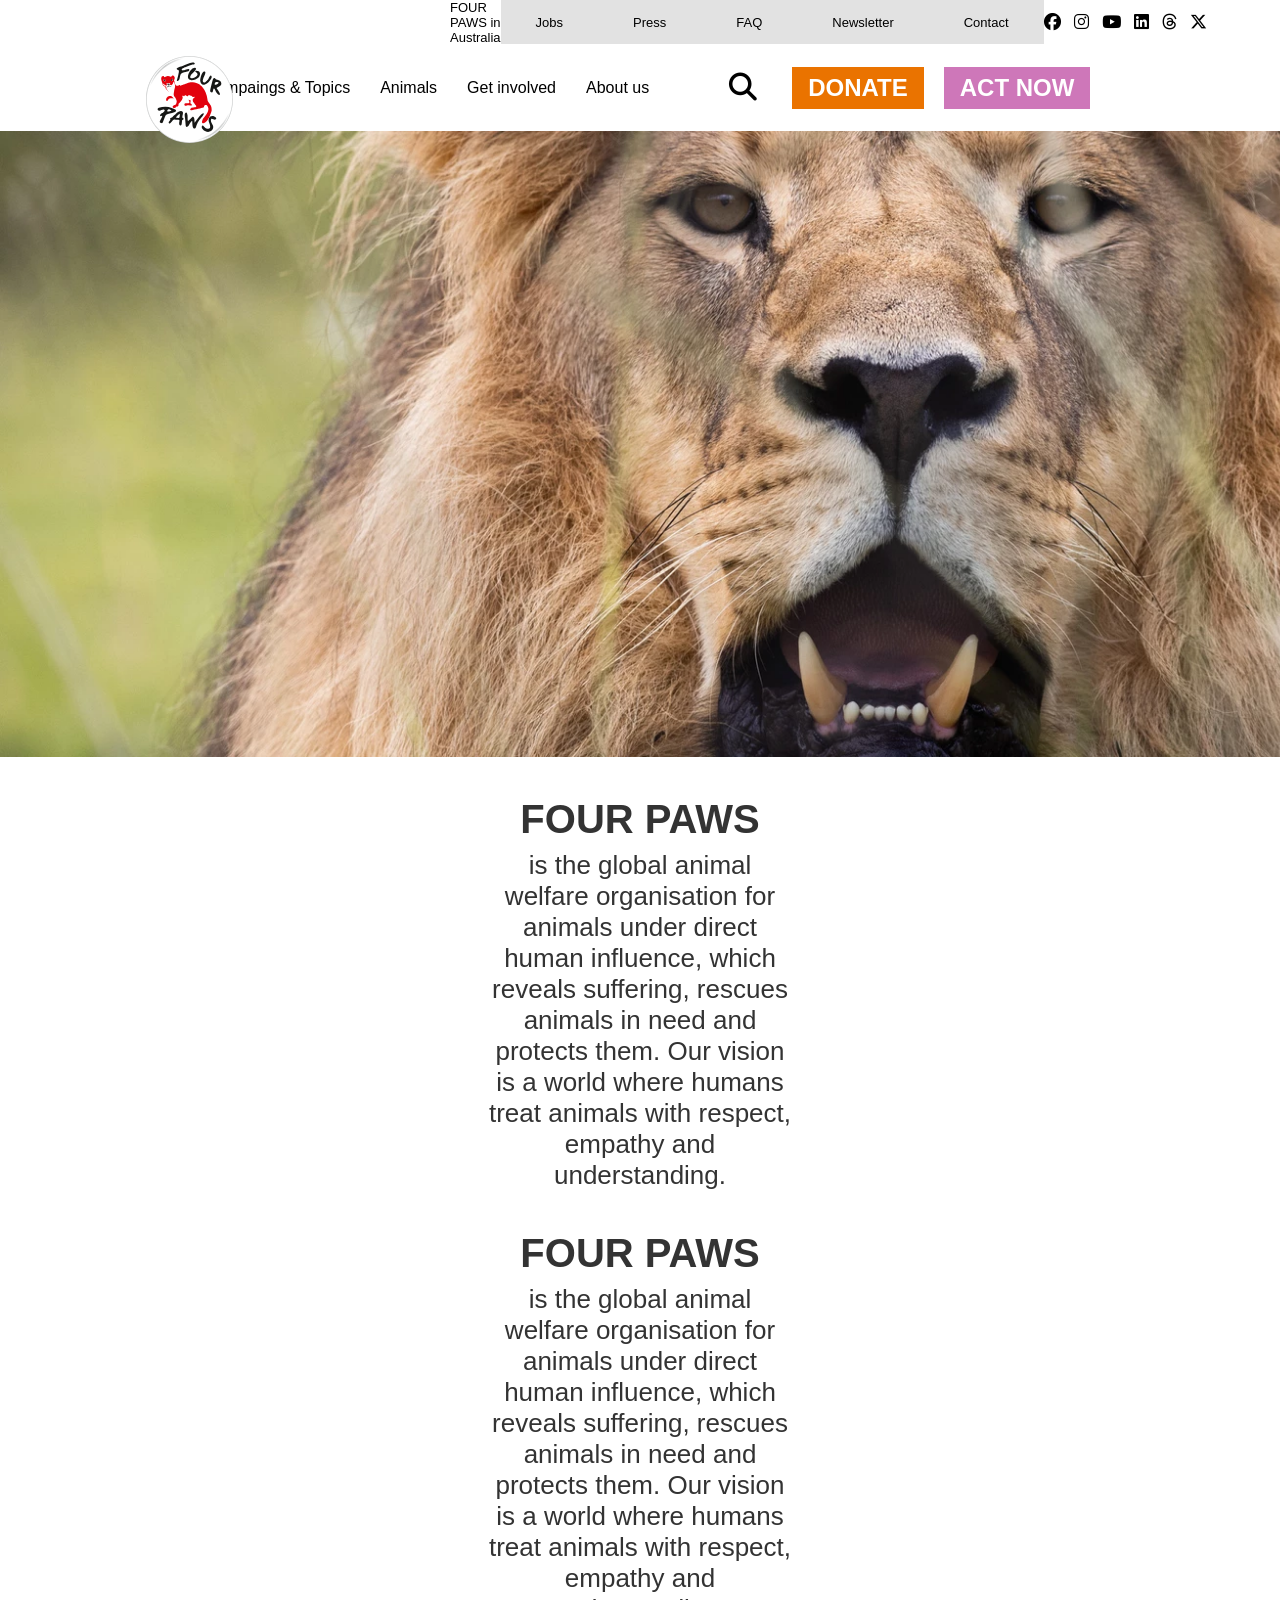
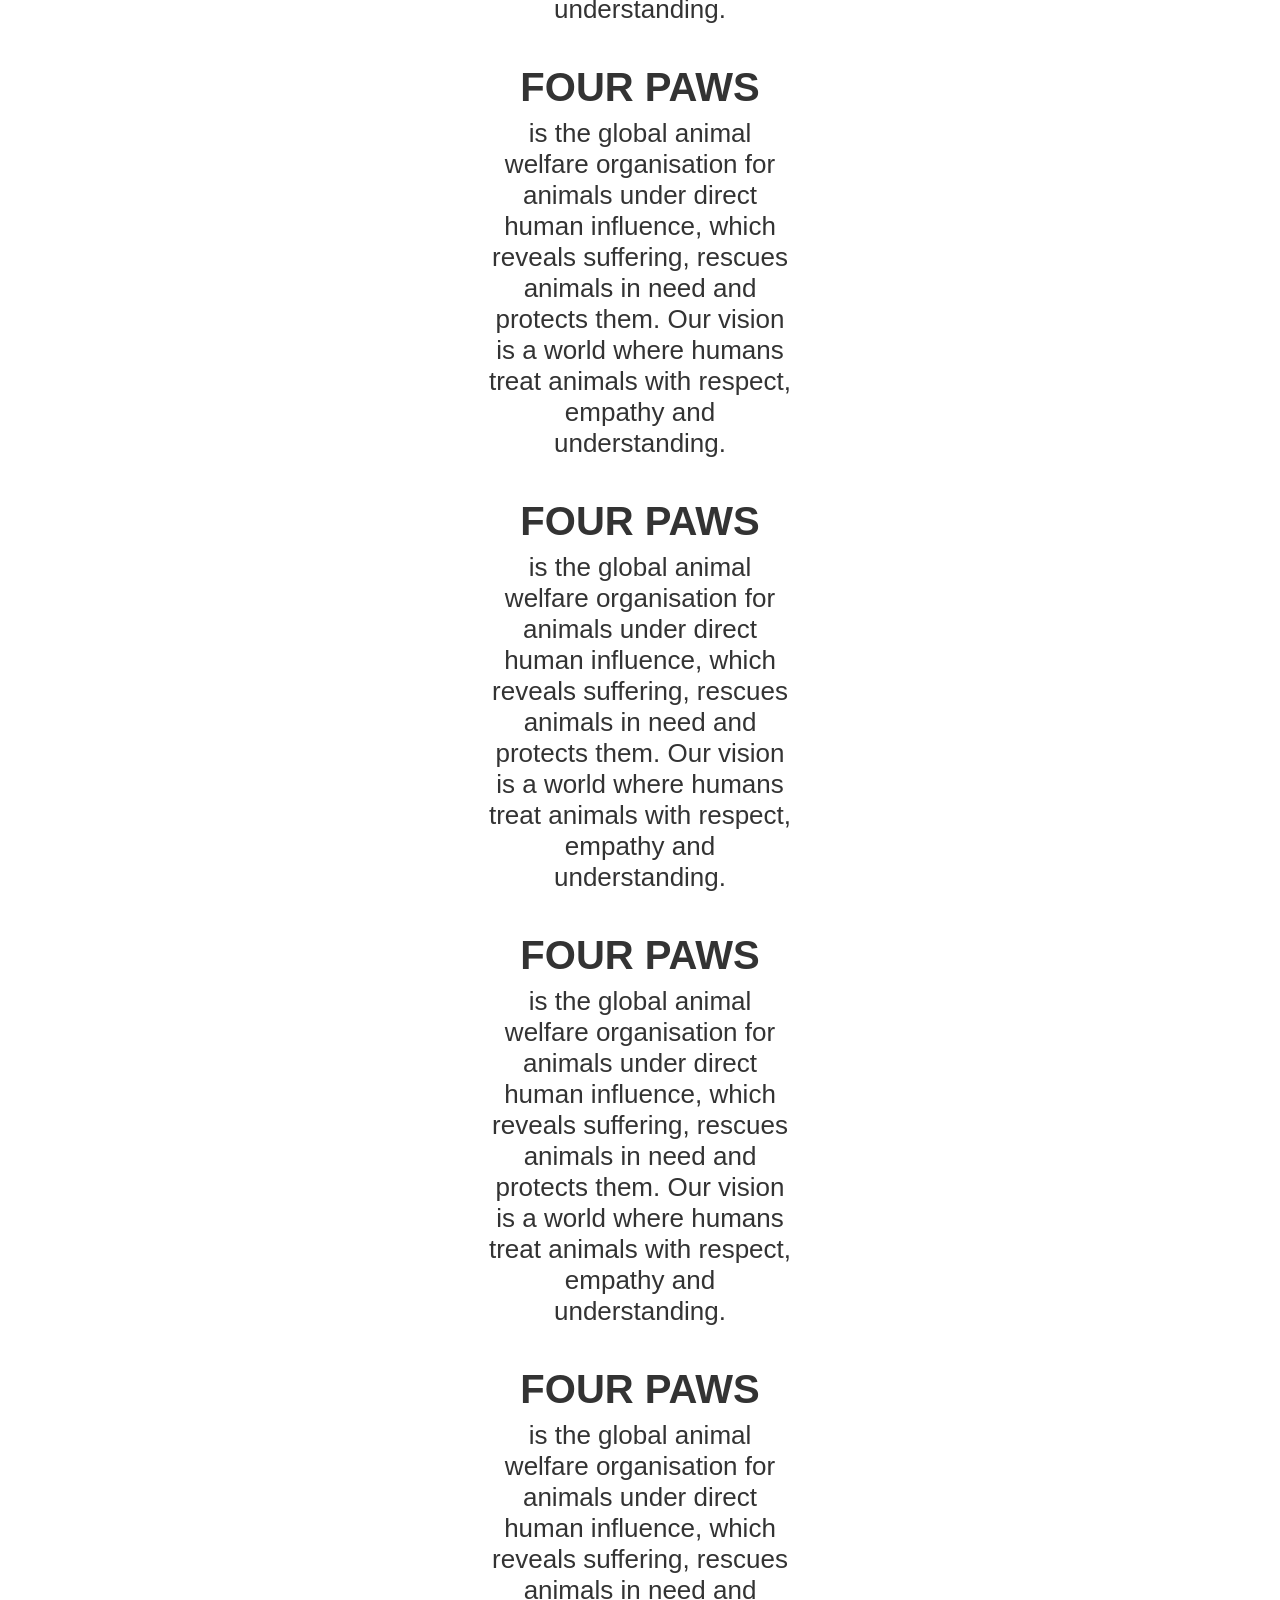
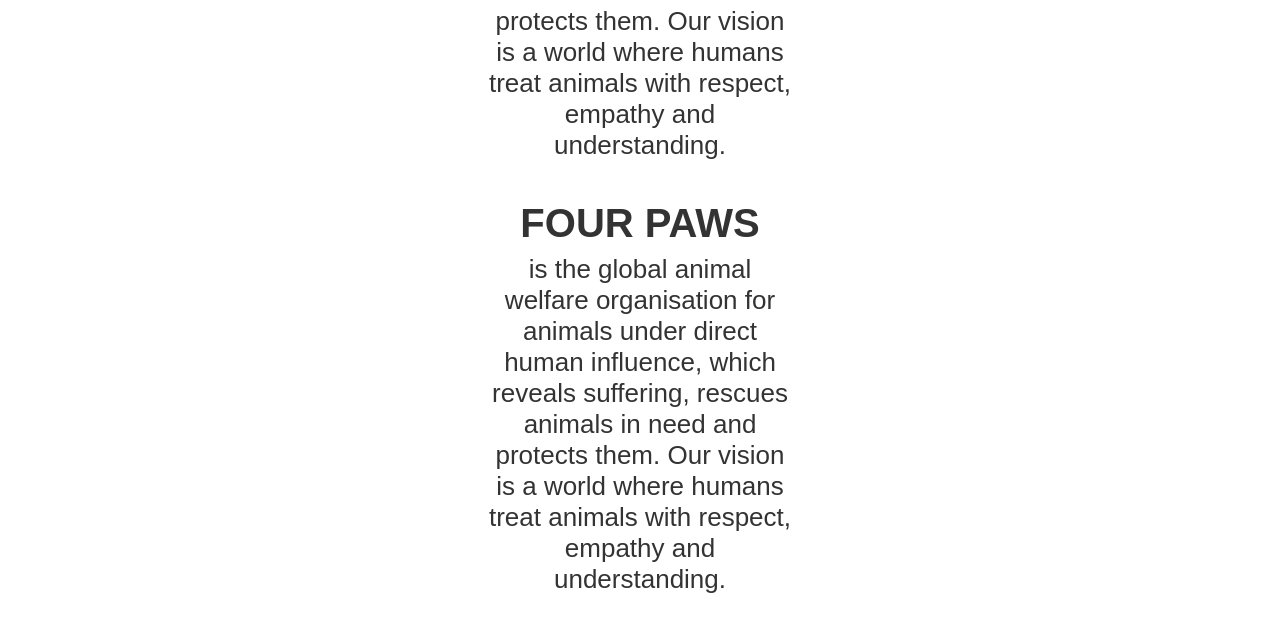
==== index.html @ 4d352a44 "add header" ====
<!DOCTYPE html>
<html lang="en">

<head>
    <meta charset="UTF-8">
    <meta-name="viewport" content="width=device-width, initial-scale=1.0">
        <title> Home </title>
        <link rel="stylesheet" href="style.css">
        <link rel="stylesheet" href="https://cdnjs.cloudflare.com/ajax/libs/font-awesome/6.5.0/css/all.min.css">
</head>

<body>
    <header>
        <div class="header-top">
            <div class="header-top_section first">
                <a href="file:///C:/123-rabota/my-site/index.html">FOUR PAWS in Australia</a>
            </div>
            <div class="header-top_section">
                <a class="header-top_secton-2_link">Jobs</a>
                <a class="header-top_secton-2_link">Press</a>
                <a class="header-top_secton-2_link">FAQ</a>
                <a class="header-top_secton-2_link">Newsletter</a>
                <a class="header-top_secton-2_link">Contact</a>
            </div>
            <div class="header-top_section social">
                <a href=""><i class="fab fa-facebook"></i></a>
                <a href=""><i class="fab fa-instagram"></i></a>
                <a href=""><i class="fab fa-youtube"></i></a>
                <a href=""><i class="fab fa-linkedin"></i></a>
                <a href=""><i class="fab fa-threads"></i></a>
                <a href=""><i class="fab fa-x-twitter"></i></a>
            </div>
        </div>
        <div class="header-bottom">
            <div class="header-bottom_section header-bottom_section_images">
                <a class="header-bottom_section_item_slide" href="file:///C:/123-rabota/my-site/index.html">
                    <img class="slide active" src=".\images\four-paws-logo.svg" alt="">
                    <img class="slide " src=".\images\ten-logo.svg" alt="">
                </a>
            </div>
            <div class="header-bottom_section links">
                <a class="header-bottom_section_item" href="">Campaings & Topics</a>
                <a class="header-bottom_section_item" href="">Animals</a>
                <a class="header-bottom_section_item" href="">Get involved</a>
                <a class="header-bottom_section_item" href="">About us</a>
            </div>
            <div class="header-bottom_section">
                <a class="header-bottom_section_item" style="font-size: 28px;">
                    <i class="fa-solid fa-magnifying-glass"></i>
                </a>
                <a href="" style="background-color: rgb(234,115,0);"
                    class="header-bottom_section_item special-button">DONATE</a>
                <a href="" style="background-color: rgb(206,119,185);"
                    class="header-bottom_section_item special-button">ACT NOW</a>
            </div>

        </div>

    </header>
    <div class="hero">
        <img class="hero-image" src=".\images\lev.webp" alt="">
    </div>
    <section class="center">
        <h1>FOUR PAWS</h1>
        <h2>is the global animal welfare organisation for animals under direct human influence, which reveals suffering,
            rescues animals in need and protects them. Our vision is a world where humans treat animals with respect,
            empathy and understanding.</h2>
    </section>
    <section class="center">
        <h1>FOUR PAWS</h1>
        <h2>is the global animal welfare organisation for animals under direct human influence, which reveals suffering,
            rescues animals in need and protects them. Our vision is a world where humans treat animals with respect,
            empathy and understanding.</h2>
    </section>
    <section class="center">
        <h1>FOUR PAWS</h1>
        <h2>is the global animal welfare organisation for animals under direct human influence, which reveals suffering,
            rescues animals in need and protects them. Our vision is a world where humans treat animals with respect,
            empathy and understanding.</h2>
    </section>
        <section class="center">
        <h1>FOUR PAWS</h1>
        <h2>is the global animal welfare organisation for animals under direct human influence, which reveals suffering,
            rescues animals in need and protects them. Our vision is a world where humans treat animals with respect,
            empathy and understanding.</h2>
    </section>
        <section class="center">
        <h1>FOUR PAWS</h1>
        <h2>is the global animal welfare organisation for animals under direct human influence, which reveals suffering,
            rescues animals in need and protects them. Our vision is a world where humans treat animals with respect,
            empathy and understanding.</h2>
    </section>
        <section class="center">
        <h1>FOUR PAWS</h1>
        <h2>is the global animal welfare organisation for animals under direct human influence, which reveals suffering,
            rescues animals in need and protects them. Our vision is a world where humans treat animals with respect,
            empathy and understanding.</h2>
    </section>
        <section class="center">
        <h1>FOUR PAWS</h1>
        <h2>is the global animal welfare organisation for animals under direct human influence, which reveals suffering,
            rescues animals in need and protects them. Our vision is a world where humans treat animals with respect,
            empathy and understanding.</h2>
    </section>


    <script src="script.js"></script>
</body>

</html>
---- style.css ----
* {
    font-family: 'Roboto', "Source Sans Pro", sans-serif;
    margin: 0;
    padding: 0;
    box-sizing: border-box;
}

header {
    font-weight: 500;
    position: sticky;
    top: 0;
    background-color: white;
    z-index: 100;
}

a {
    text-decoration: none;
    color: black;
}

section {
    margin: 40px 486px;
}

h1 {
    font-size: 40px;
    color: #333333;
    font-weight: 700;
}

h2 {
    font-size: 26px;
    color: #333333;
    font-weight: 500;
}

.header-top {
    display: flex;
    height: 44px;
    font-size: 13px;
    margin-bottom: 55PX;
    margin: 0px 450px;
    transition: opacity 0.3s ease;
    transition: height 0.3s ease;
}

.header-top_section {
    height: 100%;
    align-items: center;
    justify-content: center;
    display: flex;
    flex: 1;
}

.header-top_section.first {
    justify-content: left;
}

.header-top_section.social {
    gap: 13px;

}

.header-top_section.social i {
    font-size: 17px;
    
}

.header-top_secton-2_link {
    background-color: rgb(226, 226, 226);
    height: 100%;
    display: flex;
    align-items: center;
    padding: 0 35px;
    transition: background-color;
}

.header-top_secton-2_link:hover {
    background-color: aqua;
}

.header-bottom {
    display: flex;
    height: 87px;
    align-items: center;
    justify-content: center;
    margin: 0px 450px;
}

.header-bottom_section {
    flex: 1;
    display: flex;
    align-items: center;
    justify-content: center;
    height: 100%;
}

.header-bottom_section_item {
    padding: 0px 15px;
    white-space: nowrap;

}

.header-bottom_section_item.special-button {
    font-size: 24px;
    margin-left: 20px;
    color: white;
    font-weight: bold;
    padding: 7px 16px;
}

.header-bottom_section.links {
    margin-right: 50px;
}

.header-bottom_section_item img {
    height: 100px;
    margin-top: 10px;
}

.header-bottom_section_images {
    position: relative;
}

.header-bottom_section_item_slide {
    position: absolute;
    height: 87px;
    width: 87px;
    top: 6px;
    transition: height 0.3s ease, width 0.3s ease;
}

.slide {
    position: absolute;
    width: 100%;
    height: 100%;
    top: 6px;
    left: 0;
    opacity: 0;
    transition: opacity 1s;
}

.slide.active {
    opacity: 1;
}

/* hero start */

.hero {
    height: 626px;
}

.hero-image {
    height: 100%;
}

.center{
    text-align: center;
    
}

.center h1 {
    margin-bottom: 8px;
}
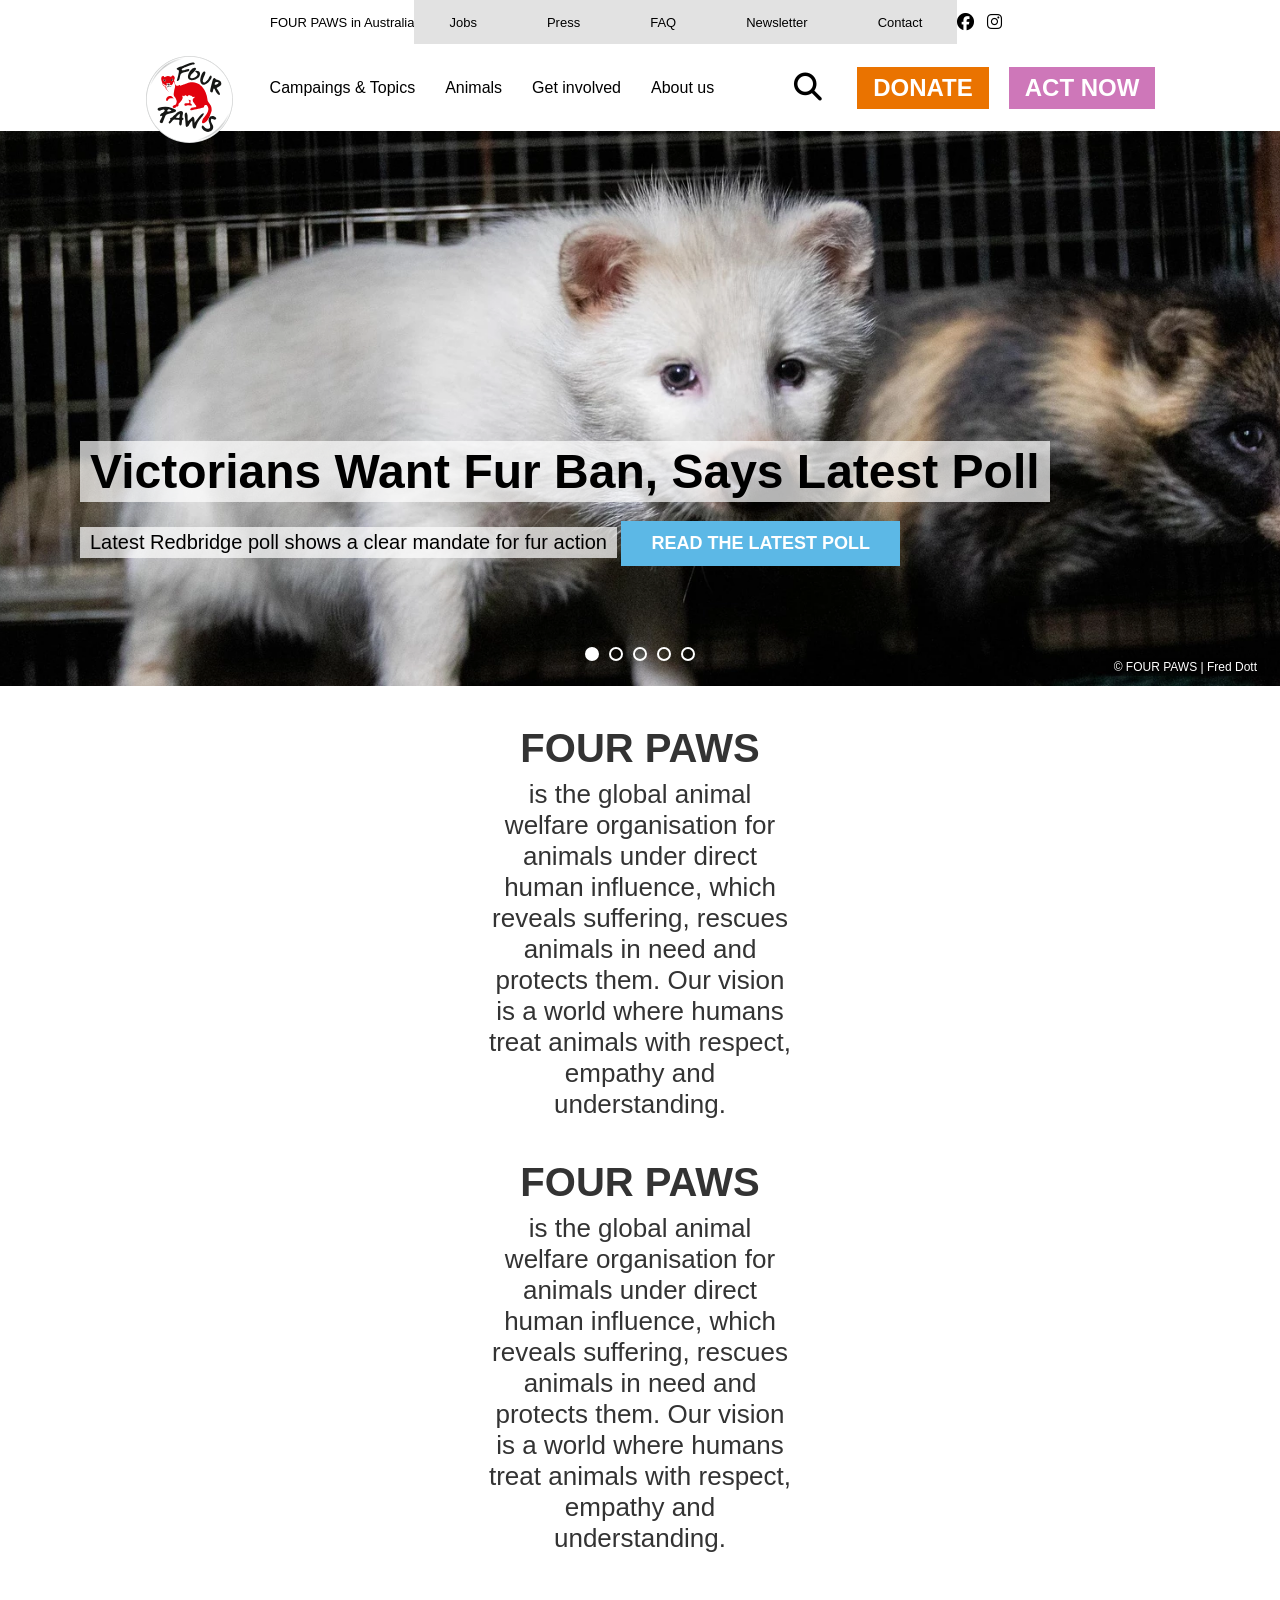
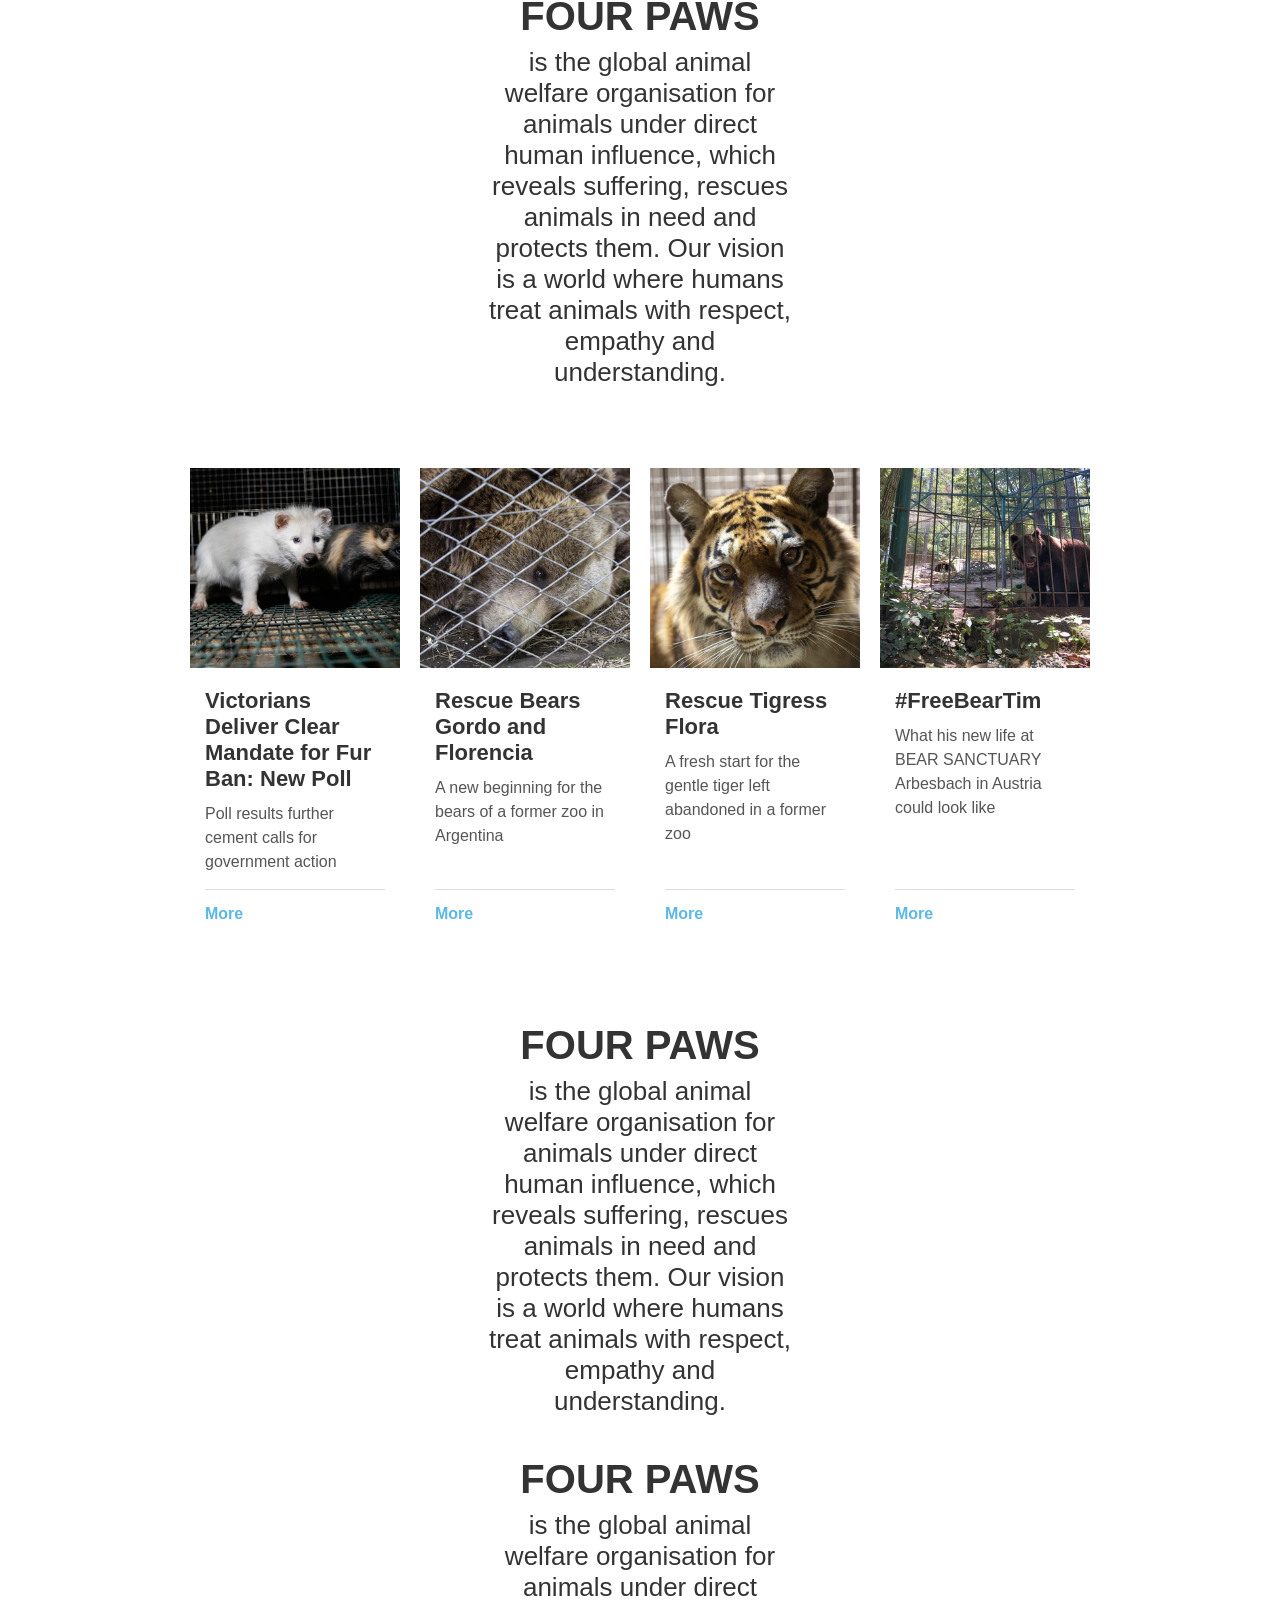
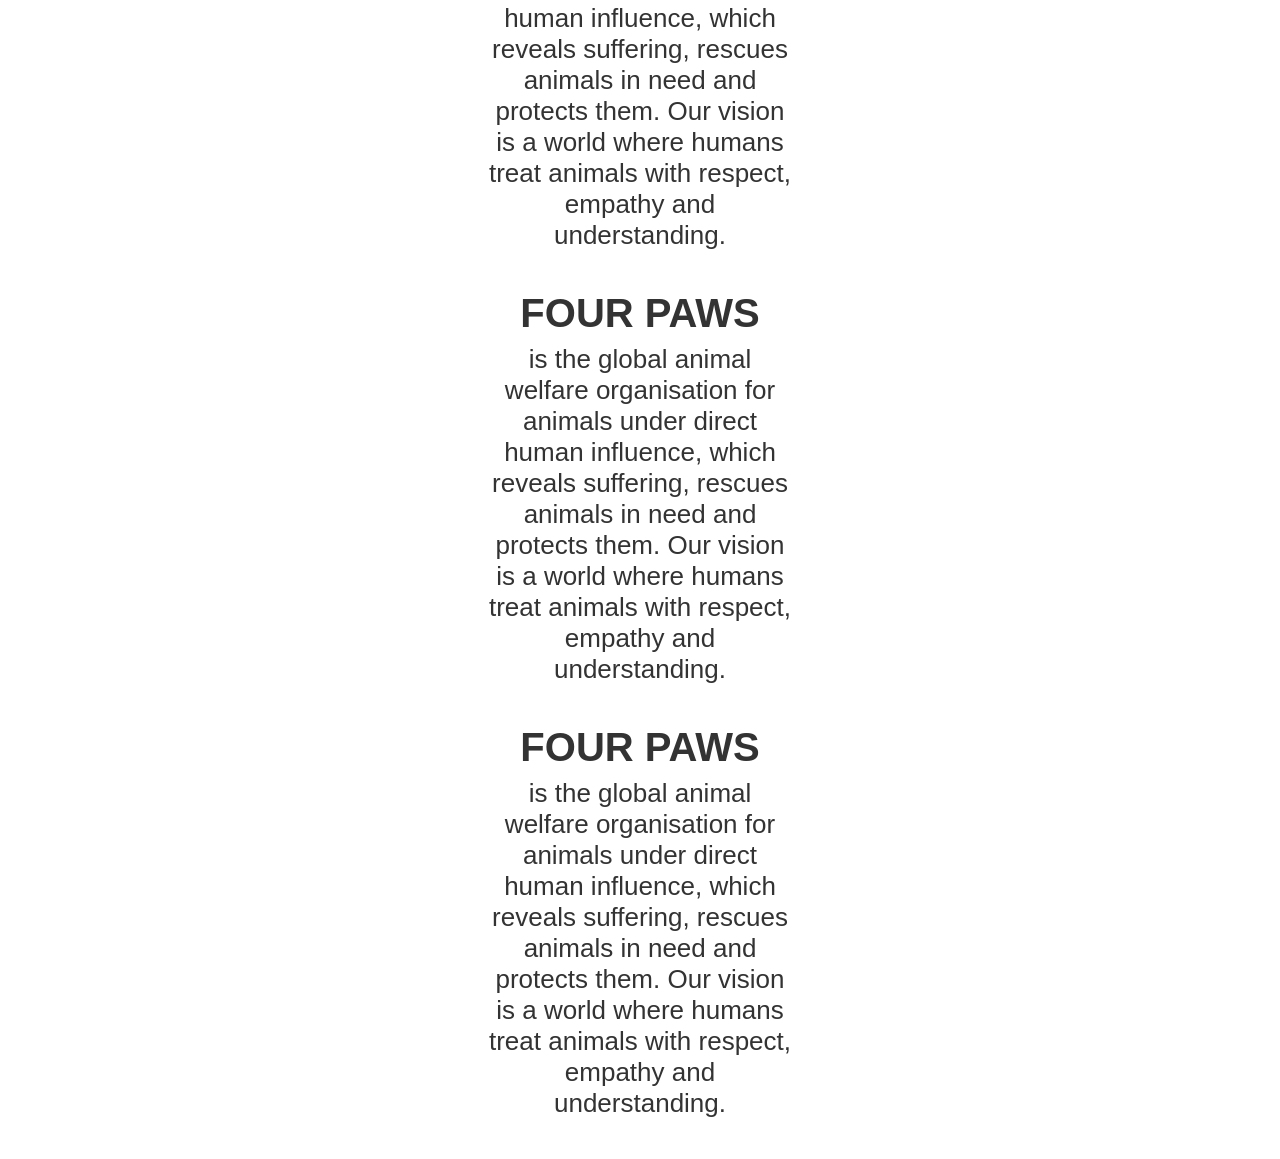
==== commit ea7a8943: "add slides, cards" ====
--- a/index.html
+++ b/index.html
@@ -3,10 +3,10 @@
 
 <head>
     <meta charset="UTF-8">
-    <meta-name="viewport" content="width=device-width, initial-scale=1.0">
-        <title> Home </title>
-        <link rel="stylesheet" href="style.css">
-        <link rel="stylesheet" href="https://cdnjs.cloudflare.com/ajax/libs/font-awesome/6.5.0/css/all.min.css">
+    <meta name="viewport" content="width=device-width, initial-scale=1.0">
+    <title>Home</title>
+    <link rel="stylesheet" href="style.css">
+    <link rel="stylesheet" href="https://cdnjs.cloudflare.com/ajax/libs/font-awesome/6.5.0/css/all.min.css">
 </head>
 
 <body>
@@ -31,19 +31,115 @@
                 <a href=""><i class="fab fa-x-twitter"></i></a>
             </div>
         </div>
+
         <div class="header-bottom">
             <div class="header-bottom_section header-bottom_section_images">
                 <a class="header-bottom_section_item_slide" href="file:///C:/123-rabota/my-site/index.html">
                     <img class="slide active" src=".\images\four-paws-logo.svg" alt="">
-                    <img class="slide " src=".\images\ten-logo.svg" alt="">
+                    <img class="slide" src=".\images\ten-logo.svg" alt="">
                 </a>
             </div>
+
             <div class="header-bottom_section links">
-                <a class="header-bottom_section_item" href="">Campaings & Topics</a>
-                <a class="header-bottom_section_item" href="">Animals</a>
-                <a class="header-bottom_section_item" href="">Get involved</a>
-                <a class="header-bottom_section_item" href="">About us</a>
-            </div>
+
+                <div class="dropdown">
+                    <a class="header-bottom_section_item" href="">Campaings & Topics</a>
+                    <div class="dropdown-menu">
+                        <div class="dropdown-column">
+                            <a class="dropdown-title" href="">Campaings</a>
+                            <a href="">Ban Puppy Farming in Australia</a>
+                            <a href="">Before: Forgotten | After: Family</a>
+                            <a href="">Break The Vicious Cycle</a>
+                            <a href="">End Live Lamb Cutting (Mulesing)</a>
+                        </div>
+                        <div class="dropdown-column">
+                            <a class="dropdown-title" href="">Topics</a>
+                            <a href="">Animals in Australia</a>
+                            <a href="">Animals Abused in Fashion</a>
+                            <a href="">Climate and Animal Welfare</a>
+                            <a href="">Companion Animals</a>
+                        </div>
+                        <div class="dropdown-column">
+                            <a class="dropdown-title" href="">Sanctuaries</a>
+                            <a href="">Al Ma'wa for Nature & Wildlife</a>
+                            <a href="">Arosa Bear Sanctuary</a>
+                            <a href="">BEAR SANCTUARY Arbesbach</a>
+                            <a href="">BEAR SANCTUARY Belitsa</a>
+                        </div>
+                        <div class="dropdown-column">
+                            <a href="">Rescue & Success Stories</a>
+                            <a href="">Publication & Guides</a>
+                            <a href="">#ClickAndLearn</a>
+                        </div>
+                    </div>
+                </div>
+
+                <div class="dropdown">
+                    <a class="header-bottom_section_item" href="">Animals</a>
+                    <div class="dropdown-menu">
+                        <div class="dropdown-column">
+                            <a href="">Bear</a>
+                            <a href="">Big cats</a>
+                            <a href="">Cat</a>
+                            <a href="">Cattle</a>
+                        </div>
+                        <div class="dropdown-column">
+                            <a href="">Chicken</a>
+                            <a href="">Dog</a>
+                            <a href="">Goat</a>
+                            <a href="">Goose</a>
+                        </div>
+                        <div class="dropdown-column">
+                            <a href="">Guinea Pig</a>
+                            <a href="">Horse & Donkey</a>
+                            <a href="">Mouse</a>
+                            <a href="">Orangutan</a>
+                        </div>
+                        <div class="dropdown-column">
+                            <a href="">Pig</a>
+                            <a href="">Rabbit</a>
+                            <a href="">Rat</a>
+                            <a href="">Sheep</a>
+                        </div>
+                    </div>
+                </div>
+
+                <div class="dropdown">
+                    <a class="header-bottom_section_item" href="">Get involved</a>
+                    <div class="dropdown-menu">
+                        <div class="dropdown-column">
+                            <a href="">Donate</a>
+                            <a href="">Petitions</a>
+                            <a href="">Leave a Gift in Your Will</a>
+                            <a href="">Events & Webinars</a>
+                        </div>
+                        <div class="dropdown-column">
+                            <a href="">Fundraise for FOUR PAWS</a>
+                            <a href="">Volunteer</a>
+                            <a href="">Link in Bio</a>
+                        </div>
+                    </div>
+                </div>
+
+                <div class="dropdown">
+                    <a class="header-bottom_section_item" href="">About us</a>
+                    <div class="dropdown-menu">
+                        <div class="dropdown-column">
+                            <a href="">Who We Are</a>
+                            <a href="">Our Mission</a>
+                            <a href="">Our History</a>
+                            <a href="">Our Team</a>
+                        </div>
+                        <div class="dropdown-column">
+                            <a href="">Annual Reports</a>
+                            <a href="">Media</a>
+                            <a href="">Contact</a>
+                        </div>
+                    </div>
+                </div>
+
+            </div>
+
             <div class="header-bottom_section">
                 <a class="header-bottom_section_item" style="font-size: 28px;">
                     <i class="fa-solid fa-magnifying-glass"></i>
@@ -53,56 +149,140 @@
                 <a href="" style="background-color: rgb(206,119,185);"
                     class="header-bottom_section_item special-button">ACT NOW</a>
             </div>
-
-        </div>
-
+        </div>
     </header>
+
     <div class="hero">
-        <img class="hero-image" src=".\images\lev.webp" alt="">
+        <div class="hero-slides">
+            <div class="hero-slide active">
+                <img src="./images/1.webp" alt="">
+                <div class="hero-content">
+                    <h2 class="hero-title">Victorians Want Fur Ban, Says Latest Poll</h2>
+                    <p class="hero-subtitle">Latest Redbridge poll shows a clear mandate for fur action</p>
+                    <a href="" class="hero-button">READ THE LATEST POLL</a>
+                </div>
+                <span class="hero-credit">© FOUR PAWS | Fred Dott</span>
+            </div>
+            <div class="hero-slide">
+                <img src=".\images\2.webp" alt="">
+                <div class="hero-content">
+                    <h2 class="hero-title">Third Slide Title</h2>
+                    <p class="hero-subtitle">Description for the third slide.</p>
+                    <a href="" class="hero-button">LEARN MORE</a>
+                </div>
+                <span class="hero-credit">© FOUR PAWS</span>
+            </div>
+            <div class="hero-slide">
+                <img src=".\images\3.webp" alt="">
+                <div class="hero-content">
+                    <h2 class="hero-title">Fourth Slide Title</h2>
+                    <p class="hero-subtitle">Description for the fourth slide.</p>
+                    <a href="" class="hero-button">READ MORE</a>
+                </div>
+                <span class="hero-credit">© FOUR PAWS</span>
+            </div>
+            <div class="hero-slide">
+                <img src=".\images\4.webp" alt="">
+                <div class="hero-content">
+                    <h2 class="hero-title">Fifth Slide Title</h2>
+                    <p class="hero-subtitle">Description for the fifth slide.</p>
+                    <a href="" class="hero-button">DISCOVER</a>
+                </div>
+                <span class="hero-credit">© FOUR PAWS</span>
+            </div>
+            <div class="hero-slide">
+                <img src=".\images\5.webp" alt="">
+                <div class="hero-content">
+                    <h2 class="hero-title">Fifth Slide Title</h2>
+                    <p class="hero-subtitle">Description for the fifth slide.</p>
+                    <a href="" class="hero-button">DISCOVER</a>
+                </div>
+                <span class="hero-credit">© FOUR PAWS</span>
+            </div>
+        </div>
+        <div class="hero-dots"></div>
     </div>
-    <section class="center">
-        <h1>FOUR PAWS</h1>
-        <h2>is the global animal welfare organisation for animals under direct human influence, which reveals suffering,
-            rescues animals in need and protects them. Our vision is a world where humans treat animals with respect,
-            empathy and understanding.</h2>
-    </section>
-    <section class="center">
-        <h1>FOUR PAWS</h1>
-        <h2>is the global animal welfare organisation for animals under direct human influence, which reveals suffering,
-            rescues animals in need and protects them. Our vision is a world where humans treat animals with respect,
-            empathy and understanding.</h2>
-    </section>
-    <section class="center">
-        <h1>FOUR PAWS</h1>
-        <h2>is the global animal welfare organisation for animals under direct human influence, which reveals suffering,
-            rescues animals in need and protects them. Our vision is a world where humans treat animals with respect,
-            empathy and understanding.</h2>
-    </section>
-        <section class="center">
-        <h1>FOUR PAWS</h1>
-        <h2>is the global animal welfare organisation for animals under direct human influence, which reveals suffering,
-            rescues animals in need and protects them. Our vision is a world where humans treat animals with respect,
-            empathy and understanding.</h2>
-    </section>
-        <section class="center">
-        <h1>FOUR PAWS</h1>
-        <h2>is the global animal welfare organisation for animals under direct human influence, which reveals suffering,
-            rescues animals in need and protects them. Our vision is a world where humans treat animals with respect,
-            empathy and understanding.</h2>
-    </section>
-        <section class="center">
-        <h1>FOUR PAWS</h1>
-        <h2>is the global animal welfare organisation for animals under direct human influence, which reveals suffering,
-            rescues animals in need and protects them. Our vision is a world where humans treat animals with respect,
-            empathy and understanding.</h2>
-    </section>
-        <section class="center">
-        <h1>FOUR PAWS</h1>
-        <h2>is the global animal welfare organisation for animals under direct human influence, which reveals suffering,
-            rescues animals in need and protects them. Our vision is a world where humans treat animals with respect,
-            empathy and understanding.</h2>
-    </section>
-
+
+    <section class="center">
+        <h1>FOUR PAWS</h1>
+        <h2>is the global animal welfare organisation for animals under direct human influence, which reveals suffering,
+            rescues animals in need and protects them. Our vision is a world where humans treat animals with respect,
+            empathy and understanding.</h2>
+    </section>
+    <section class="center">
+        <h1>FOUR PAWS</h1>
+        <h2>is the global animal welfare organisation for animals under direct human influence, which reveals suffering,
+            rescues animals in need and protects them. Our vision is a world where humans treat animals with respect,
+            empathy and understanding.</h2>
+    </section>
+    <section class="center">
+        <h1>FOUR PAWS</h1>
+        <h2>is the global animal welfare organisation for animals under direct human influence, which reveals suffering,
+            rescues animals in need and protects them. Our vision is a world where humans treat animals with respect,
+            empathy and understanding.</h2>
+    </section>
+
+    <section class="cards-section">
+        <div class="cards-grid">
+            <a href="" class="card">
+                <img src=".\images\2.1.webp" alt="">
+                <div class="card-text">
+                    <h3 class="card-title">Victorians Deliver Clear Mandate for Fur Ban: New Poll</h3>
+                    <p class="card-description">Poll results further cement calls for government action</p>
+                    <span class="card-link">More</span>
+                </div>
+            </a>
+            <a href="" class="card">
+                <img src=".\images\2.2.webp" alt="">
+                <div class="card-text">
+                    <h3 class="card-title">Rescue Bears Gordo and Florencia</h3>
+                    <p class="card-description">A new beginning for the bears of a former zoo in Argentina</p>
+                    <span class="card-link">More</span>
+                </div>
+            </a>
+            <a href="" class="card">
+                <img src=".\images\2.3.webp" alt="">
+                <div class="card-text">
+                    <h3 class="card-title">Rescue Tigress Flora</h3>
+                    <p class="card-description">A fresh start for the gentle tiger left abandoned in a former zoo</p>
+                    <span class="card-link">More</span>
+                </div>
+            </a>
+            <a href="" class="card">
+                <img src=".\images\2.4.webp" alt="">
+                <div class="card-text">
+                    <h3 class="card-title">#FreeBearTim</h3>
+                    <p class="card-description">What his new life at BEAR SANCTUARY Arbesbach in Austria could look like</p>
+                    <span class="card-link">More</span>
+                </div>
+            </a>
+        </div>
+    </section>
+
+    <section class="center">
+        <h1>FOUR PAWS</h1>
+        <h2>is the global animal welfare organisation for animals under direct human influence, which reveals suffering,
+            rescues animals in need and protects them. Our vision is a world where humans treat animals with respect,
+            empathy and understanding.</h2>
+    </section>
+    <section class="center">
+        <h1>FOUR PAWS</h1>
+        <h2>is the global animal welfare organisation for animals under direct human influence, which reveals suffering,
+            rescues animals in need and protects them. Our vision is a world where humans treat animals with respect,
+            empathy and understanding.</h2>
+    </section>
+    <section class="center">
+        <h1>FOUR PAWS</h1>
+        <h2>is the global animal welfare organisation for animals under direct human influence, which reveals suffering,
+            rescues animals in need and protects them. Our vision is a world where humans treat animals with respect,
+            empathy and understanding.</h2>
+    </section>
+    <section class="center">
+        <h1>FOUR PAWS</h1>
+        <h2>is the global animal welfare organisation for animals under direct human influence, which reveals suffering,
+            rescues animals in need and protects them. Our vision is a world where humans treat animals with respect,
+            empathy and understanding.</h2>
+    </section>
 
     <script src="script.js"></script>
 </body>
--- a/style.css
+++ b/style.css
@@ -5,12 +5,16 @@
     box-sizing: border-box;
 }
 
+body {
+    overflow-x: hidden;
+}
+
 header {
-    font-weight: 500;
     position: sticky;
     top: 0;
     background-color: white;
     z-index: 100;
+    font-weight: 500;
 }
 
 a {
@@ -38,10 +42,11 @@
     display: flex;
     height: 44px;
     font-size: 13px;
-    margin-bottom: 55PX;
-    margin: 0px 450px;
-    transition: opacity 0.3s ease;
-    transition: height 0.3s ease;
+    margin: 0px 270px;
+    overflow: hidden;
+    max-height: 44px;
+    transition: opacity 0.3s ease, max-height 0.3s ease;
+    white-space: nowrap;
 }
 
 .header-top_section {
@@ -54,16 +59,15 @@
 
 .header-top_section.first {
     justify-content: left;
+    margin-right: auto;
 }
 
 .header-top_section.social {
     gap: 13px;
-
 }
 
 .header-top_section.social i {
     font-size: 17px;
-    
 }
 
 .header-top_secton-2_link {
@@ -85,6 +89,8 @@
     align-items: center;
     justify-content: center;
     margin: 0px 450px;
+    padding-bottom: 0px;
+    overflow: visible;
 }
 
 .header-bottom_section {
@@ -98,7 +104,6 @@
 .header-bottom_section_item {
     padding: 0px 15px;
     white-space: nowrap;
-
 }
 
 .header-bottom_section_item.special-button {
@@ -111,6 +116,8 @@
 
 .header-bottom_section.links {
     margin-right: 50px;
+    flex: 1;
+    justify-content: center;
 }
 
 .header-bottom_section_item img {
@@ -120,6 +127,8 @@
 
 .header-bottom_section_images {
     position: relative;
+    min-width: 130px;
+    flex: 0;
 }
 
 .header-bottom_section_item_slide {
@@ -128,6 +137,7 @@
     width: 87px;
     top: 6px;
     transition: height 0.3s ease, width 0.3s ease;
+    z-index: 300;
 }
 
 .slide {
@@ -144,21 +154,220 @@
     opacity: 1;
 }
 
-/* hero start */
-
 .hero {
-    height: 626px;
-}
-
-.hero-image {
-    height: 100%;
-}
-
-.center{
+    position: relative;
+    height: 555px;
+    overflow: hidden;
+}
+
+.hero-slides {
+    display: flex;
+    width: 100%;
+    height: 100%;
+    transition: transform 2s ease;
+}
+
+.hero-slide {
+    min-width: 100%;
+    height: 100%;
+    position: relative;
+}
+
+.hero-slide img {
+    width: 100%;
+    height: 100%;
+    object-fit: cover;
+}
+
+.hero-content {
+    position: absolute;
+    bottom: 120px;
+    left: 80px;
+}
+
+.hero-title {
+    font-size: 48px;
+    font-weight: 700;
+    color: #000;
+    background-color: rgba(255, 255, 255, 0.7);
+    display: inline;
+    padding: 4px 10px;
+    line-height: 1.4;
+    box-decoration-break: clone;
+    -webkit-box-decoration-break: clone;
+}
+
+.hero-subtitle {
+    font-size: 20px;
+    color: #000;
+    background-color: rgba(255, 255, 255, 0.7);
+    display: inline-block;
+    padding: 4px 10px;
+    margin-top: 8px;
+}
+
+.hero-button {
+    display: inline-block;
+    margin-top: 16px;
+    padding: 12px 30px;
+    background-color: #5cb8e6;
+    color: white;
+    font-size: 18px;
+    font-weight: 700;
+    text-decoration: none;
+    border: none;
+}
+
+.hero-button:hover {
+    background-color: #4aa3d1;
+}
+
+.hero-credit {
+    position: absolute;
+    bottom: 10px;
+    right: 15px;
+    font-size: 12px;
+    color: white;
+    background-color: rgba(0, 0, 0, 0.4);
+    padding: 2px 8px;
+}
+
+.hero-dots {
+    position: absolute;
+    bottom: 25px;
+    left: 50%;
+    transform: translateX(-50%);
+    display: flex;
+    gap: 10px;
+    z-index: 10;
+}
+
+.hero-dot {
+    width: 14px;
+    height: 14px;
+    border-radius: 50%;
+    border: 2px solid white;
+    background-color: transparent;
+    cursor: pointer;
+    transition: background-color 0.3s;
+}
+
+.hero-dot.active {
+    background-color: white;
+}
+
+.center {
     text-align: center;
-    
 }
 
 .center h1 {
     margin-bottom: 8px;
+}
+
+.dropdown {
+    position: static;
+    height: 100%;
+    display: flex;
+    align-items: center;
+}
+
+.dropdown-menu {
+    position: absolute;
+    top: 100%;
+    left: 0;
+    right: 0;
+    background-color: #f5f5f5;
+    display: flex;
+    gap: 60px;
+    padding: 30px calc((100vw - 900px) / 2);
+    opacity: 0;
+    pointer-events: none;
+    transition: opacity;
+    z-index: 200;
+    justify-content: flex-start;
+}
+
+.dropdown:hover .dropdown-menu {
+    opacity: 1;
+    pointer-events: auto;
+}
+
+.dropdown-column {
+    display: flex;
+    flex-direction: column;
+    gap: 10px;
+}
+
+.dropdown-title {
+    font-weight: 700;
+    font-size: 16px;
+    margin-bottom: 5px;
+    display: block;
+}
+
+.dropdown-column a {
+    white-space: nowrap;
+}
+
+.cards-section {
+    padding: 40px max(40px, calc((100vw - 1200px) / 2));
+    margin: 0;
+}
+
+.cards-grid {
+    display: grid;
+    grid-template-columns: repeat(4, 1fr);
+    gap: 20px;
+    max-width: 900px; 
+    margin: 0 auto;  
+}
+
+.card {
+    display: flex;
+    flex-direction: column;
+    text-decoration: none;
+    color: black;
+    background-color: white;
+    overflow: hidden;
+}
+
+.card img {
+    width: 100%;
+    height: 200px;
+    object-fit: cover;
+    transition: transform 0.3s ease;
+}
+
+.card:hover img {
+    transform: scale(1.05);
+}
+
+.card-text {
+    padding: 20px 15px;
+    display: flex;
+    flex-direction: column;
+    flex-grow: 1;
+}
+
+.card-title {
+    font-size: 22px;
+    font-weight: 700;
+    color: #333;
+    margin-bottom: 10px;
+}
+
+.card-description {
+    font-size: 16px;
+    color: #555;
+    line-height: 1.5;
+    margin-bottom: 15px;
+}
+
+.card-link {
+    margin-top: auto;
+    padding-top: 15px;
+    border-top: 1px solid #ddd;
+    color: #5cb8e6;
+    font-size: 16px;
+    font-weight: 700;
 }
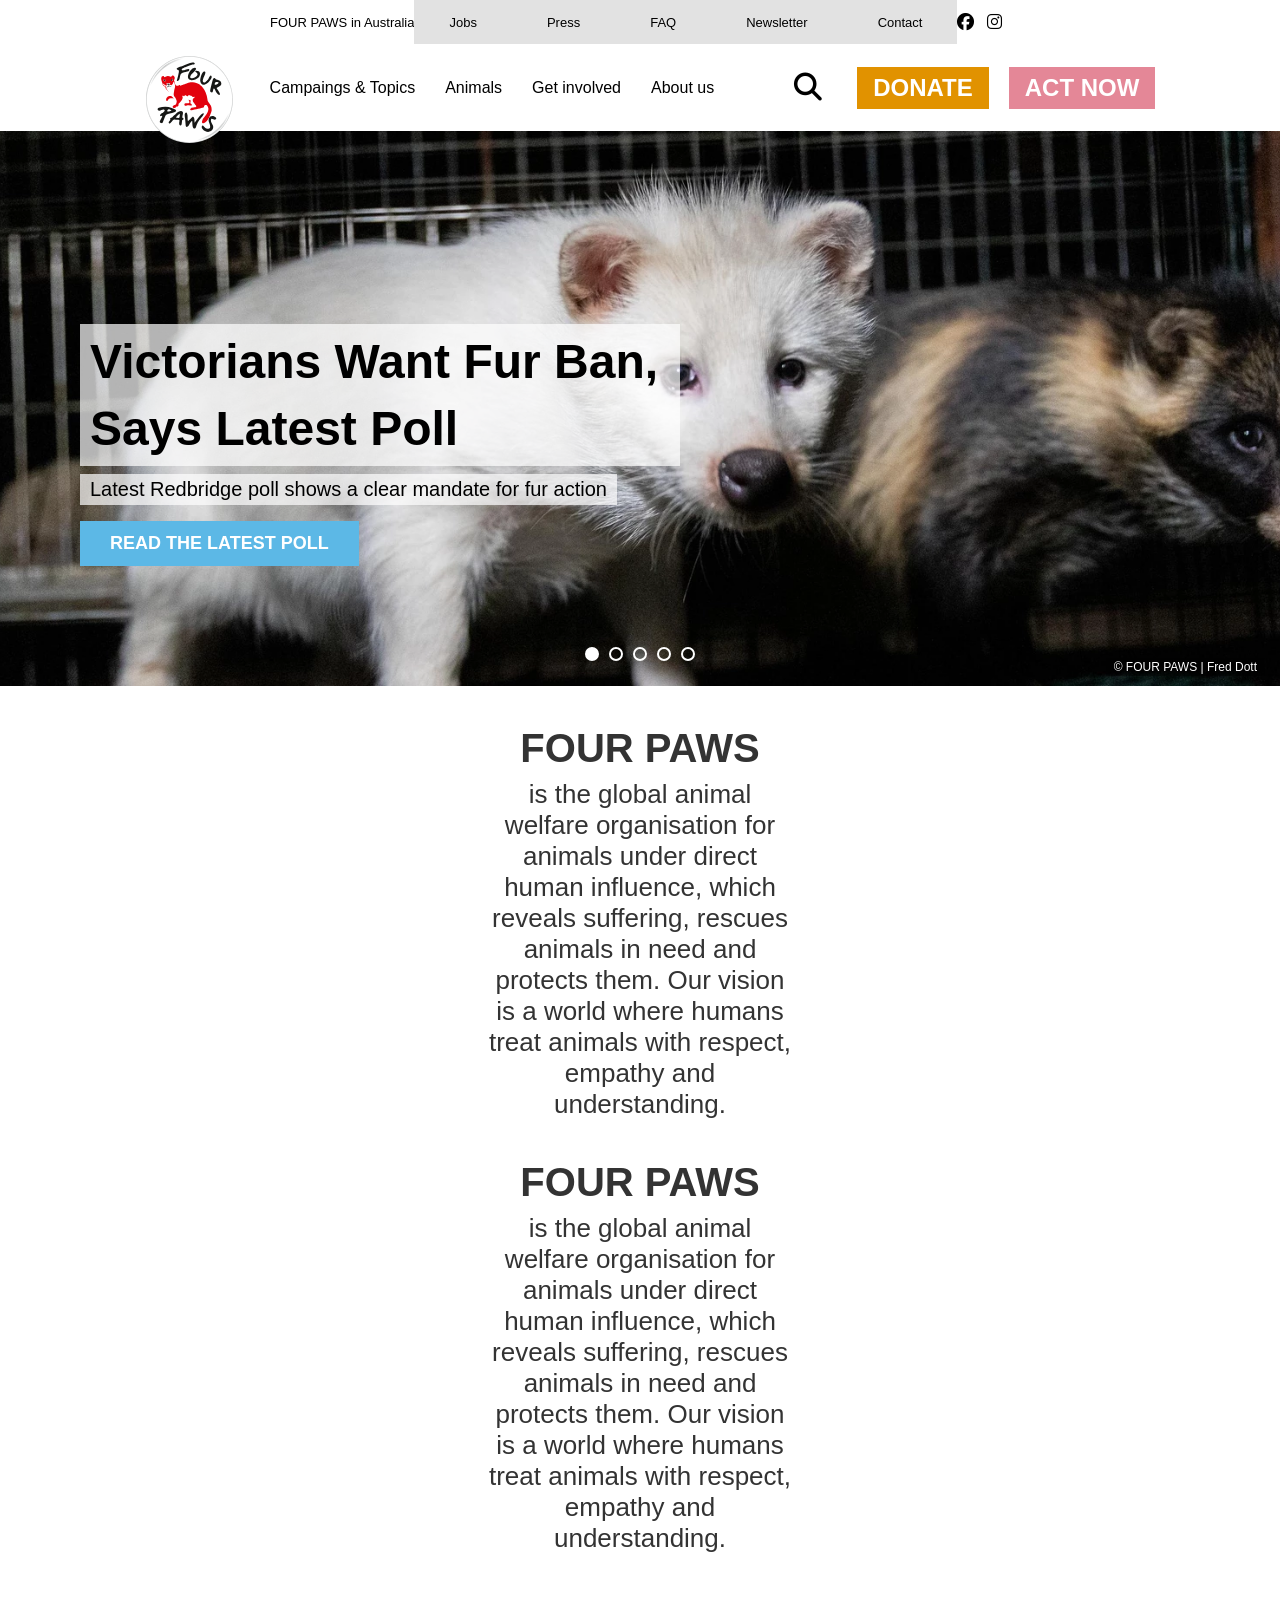
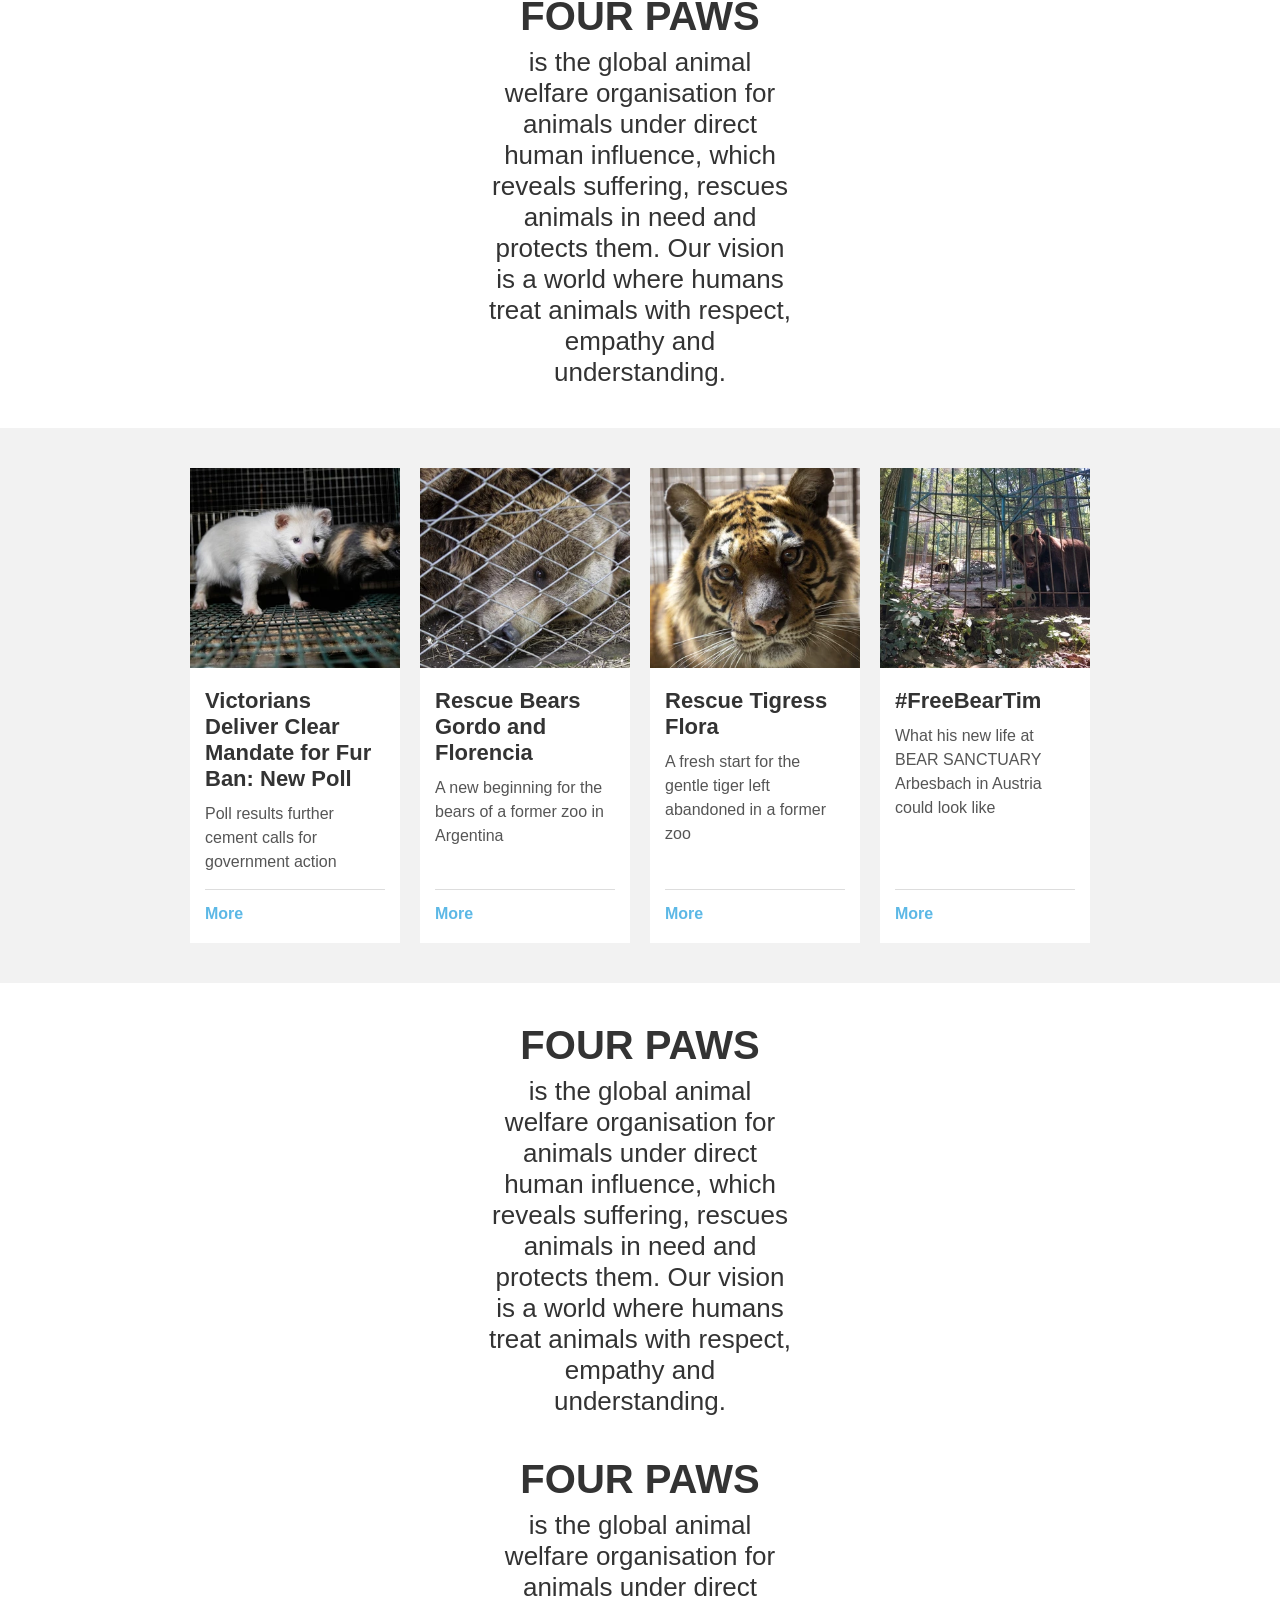
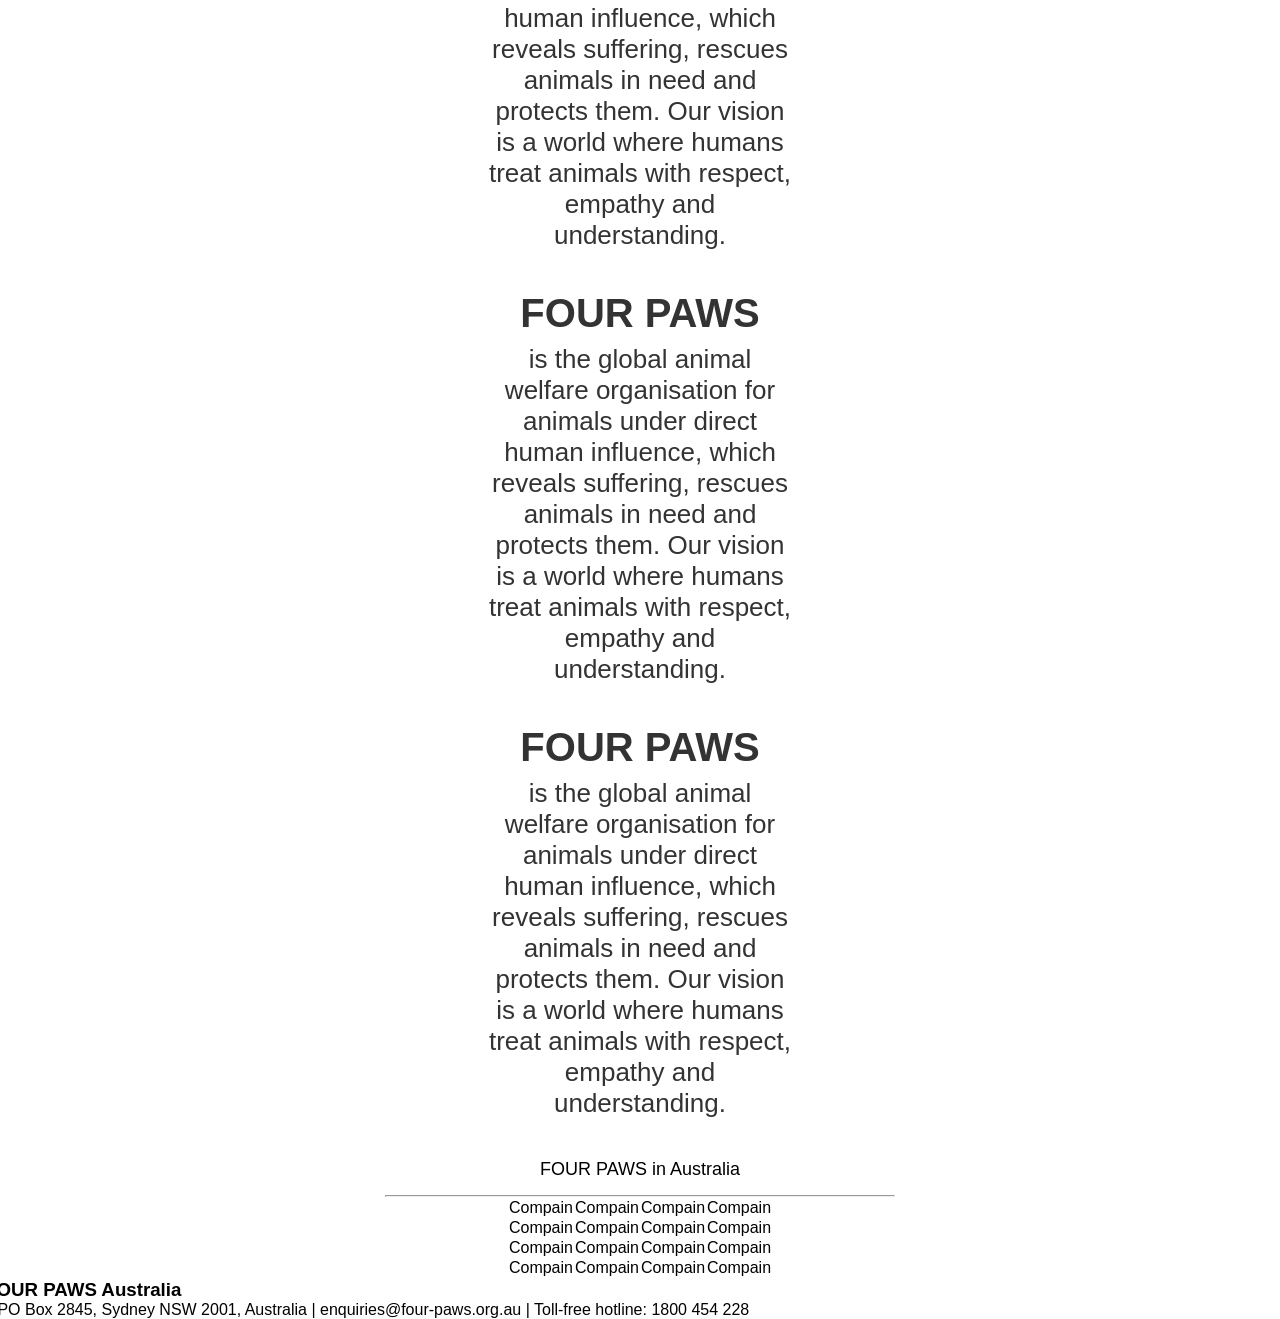
==== commit 3ac04ca4: "add footer" ====
--- a/index.html
+++ b/index.html
@@ -144,10 +144,8 @@
                 <a class="header-bottom_section_item" style="font-size: 28px;">
                     <i class="fa-solid fa-magnifying-glass"></i>
                 </a>
-                <a href="" style="background-color: rgb(234,115,0);"
-                    class="header-bottom_section_item special-button">DONATE</a>
-                <a href="" style="background-color: rgb(206,119,185);"
-                    class="header-bottom_section_item special-button">ACT NOW</a>
+                <a href="" class="header-bottom_section_item special-button orangeb">DONATE</a>
+                <a href="" class="header-bottom_section_item special-button pinkb">ACT NOW</a>
             </div>
         </div>
     </header>
@@ -229,7 +227,7 @@
                 <div class="card-text">
                     <h3 class="card-title">Victorians Deliver Clear Mandate for Fur Ban: New Poll</h3>
                     <p class="card-description">Poll results further cement calls for government action</p>
-                    <span class="card-link">More</span>
+                    <p class="card-link">More</p>
                 </div>
             </a>
             <a href="" class="card">
@@ -237,7 +235,7 @@
                 <div class="card-text">
                     <h3 class="card-title">Rescue Bears Gordo and Florencia</h3>
                     <p class="card-description">A new beginning for the bears of a former zoo in Argentina</p>
-                    <span class="card-link">More</span>
+                    <p class="card-link">More</p>
                 </div>
             </a>
             <a href="" class="card">
@@ -245,15 +243,16 @@
                 <div class="card-text">
                     <h3 class="card-title">Rescue Tigress Flora</h3>
                     <p class="card-description">A fresh start for the gentle tiger left abandoned in a former zoo</p>
-                    <span class="card-link">More</span>
+                    <p class="card-link">More</p>
                 </div>
             </a>
             <a href="" class="card">
                 <img src=".\images\2.4.webp" alt="">
                 <div class="card-text">
                     <h3 class="card-title">#FreeBearTim</h3>
-                    <p class="card-description">What his new life at BEAR SANCTUARY Arbesbach in Austria could look like</p>
-                    <span class="card-link">More</span>
+                    <p class="card-description">What his new life at BEAR SANCTUARY Arbesbach in Austria could look like
+                    </p>
+                    <p class="card-link">More</p>
                 </div>
             </a>
         </div>
@@ -285,6 +284,59 @@
     </section>
 
     <script src="script.js"></script>
+
+
+    <footer>
+        <div class="row">
+
+            <div class="footer-title">
+                <a href="">FOUR PAWS in Australia</a>
+            </div>
+
+            <div class="footer-foot">
+                <hr>
+                <div class="footer-foot_organisation">
+                    <table>
+                        <tr>
+                            <td ><a href="">Compain</a></td>
+                            <td><a href="">Compain</a></td>
+                            <td><a href="">Compain</a></td>
+                            <td><a href="">Compain</a></td>
+                        </tr>
+                        <tr>
+                            <td><a href="">Compain</a></td>
+                            <td><a href="">Compain</a></td>
+                            <td><a href="">Compain</a></td>
+                            <td><a href="">Compain</a></td>
+                        </tr>
+                        <tr>
+                            <td><a href="">Compain</a></td>
+                            <td><a href="">Compain</a></td>
+                            <td><a href="">Compain</a></td>
+                            <td><a href="">Compain</a></td>
+                        </tr>
+                        <tr>
+                            <td><a href="">Compain</a></td>
+                            <td><a href="">Compain</a></td>
+                            <td><a href="">Compain</a></td>
+                            <td><a href="">Compain</a></td>
+                        </tr>
+                    </table>
+                </div>
+
+                <h3>FOUR PAWS Australia</h3>
+                <p>GPO Box 2845, Sydney NSW 2001, Australia | enquiries@four-paws.org.au | Toll-free hotline: 1800 454
+                    228</p>
+                <div class="footer-foot_legal">
+
+                </div>
+
+                <div class="footer-foot-nonprofit"></div>
+
+            </div>
+
+        </div>
+    </footer>
 </body>
 
 </html>
--- a/style.css
+++ b/style.css
@@ -15,6 +15,10 @@
     background-color: white;
     z-index: 100;
     font-weight: 500;
+}
+
+table {
+    margin: 0 auto;
 }
 
 a {
@@ -113,6 +117,21 @@
     font-weight: bold;
     padding: 7px 16px;
 }
+.header-bottom_section_item.special-button.orangeb {
+    background-color: rgb(225, 146, 0);
+}
+
+.header-bottom_section_item.special-button.pinkb {
+    background-color: rgb(228, 135, 151);
+}
+
+.header-bottom_section_item.special-button.orangeb:hover {
+    background-color: rgb(184, 90, 2) ;
+}
+
+.header-bottom_section_item.special-button.pinkb:hover {
+    background-color: rgb(218, 95, 116);
+}
 
 .header-bottom_section.links {
     margin-right: 50px;
@@ -183,6 +202,10 @@
     position: absolute;
     bottom: 120px;
     left: 80px;
+    display: flex;
+    flex-direction: column;
+    align-items: flex-start;
+    max-width: 600px;
 }
 
 .hero-title {
@@ -312,6 +335,7 @@
 .cards-section {
     padding: 40px max(40px, calc((100vw - 1200px) / 2));
     margin: 0;
+    background-color: rgba(242, 242, 242);
 }
 
 .cards-grid {
@@ -370,4 +394,28 @@
     color: #5cb8e6;
     font-size: 16px;
     font-weight: 700;
-}+}
+
+.row {
+    margin-left: -15px;
+    margin-right: -15px;
+}
+
+.footer-foot {
+
+}
+
+.footer-title {
+    background-color: transparent;
+    font-size: 18px;
+    margin: 0;
+    padding-bottom: 15px;
+    text-align: center;
+}
+
+.footer-foot hr {
+    width: 510px;
+    margin: 0 auto;
+}
+
+.foo
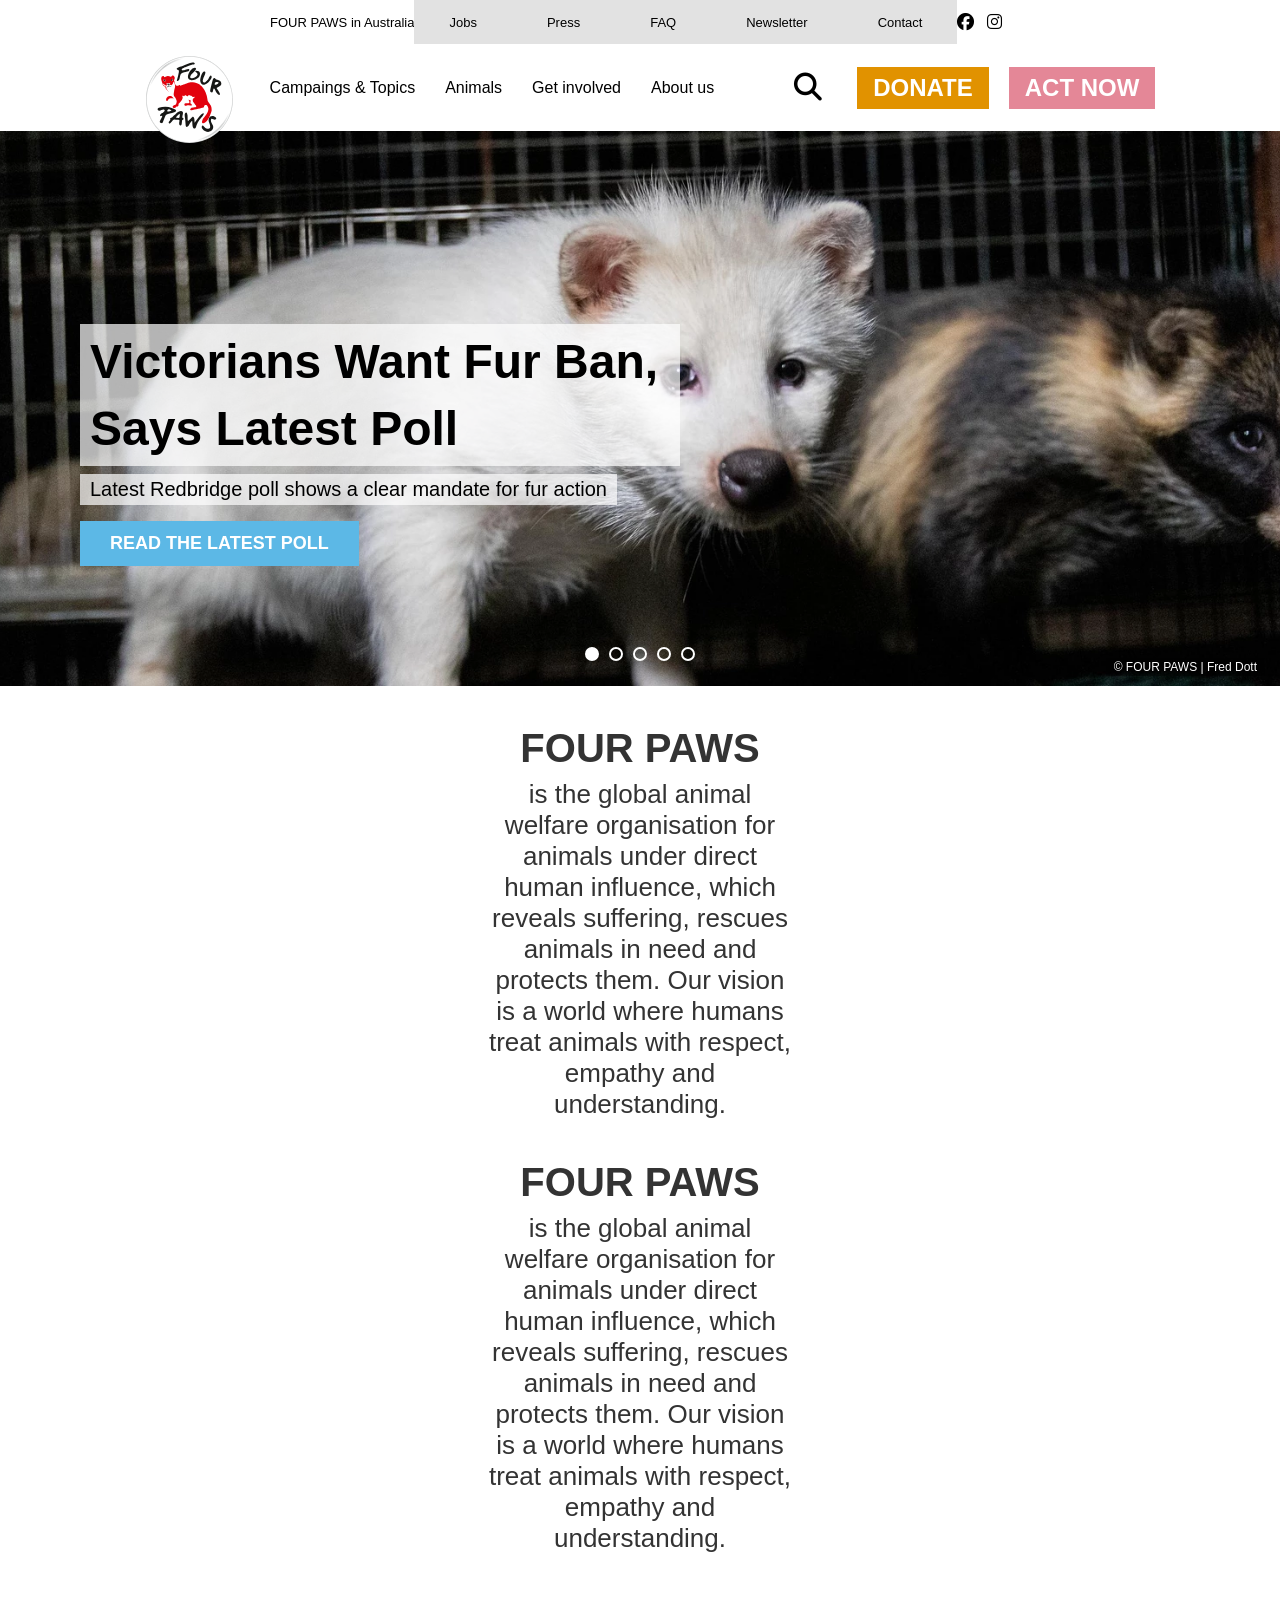
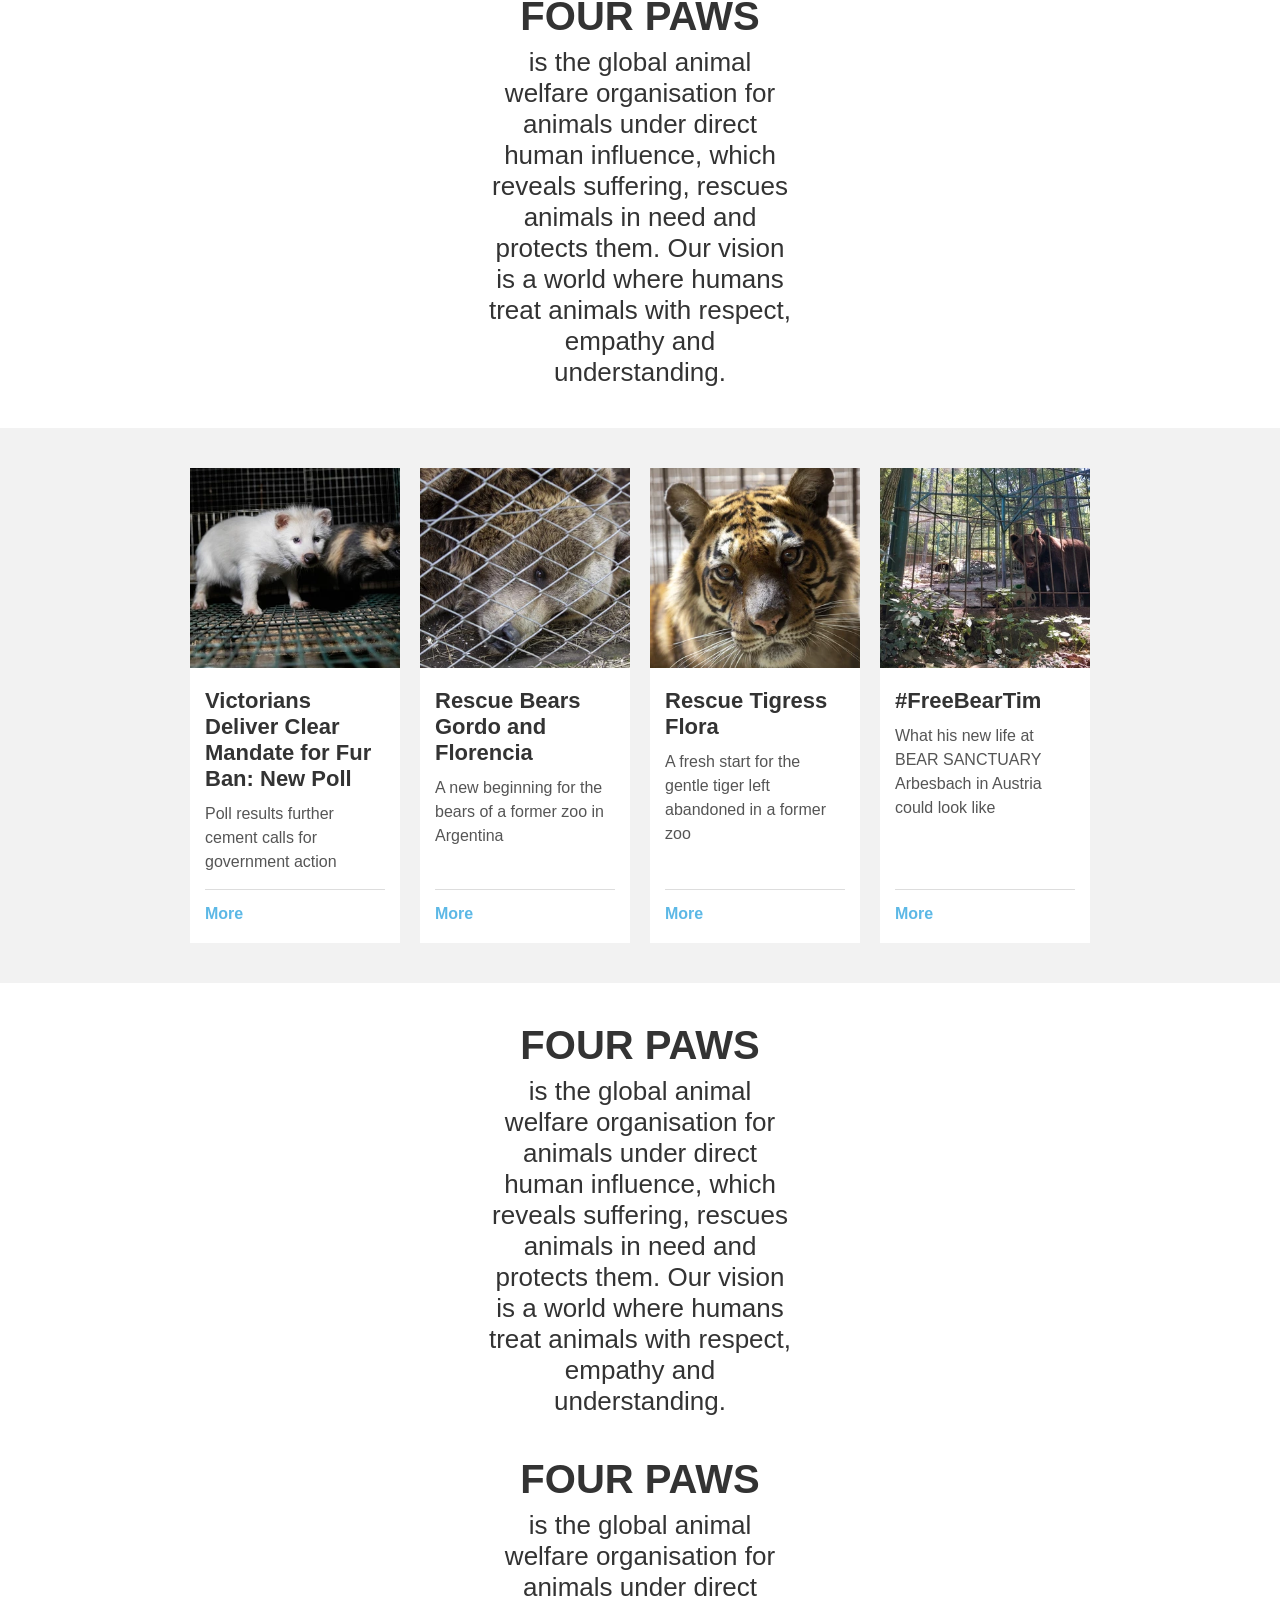
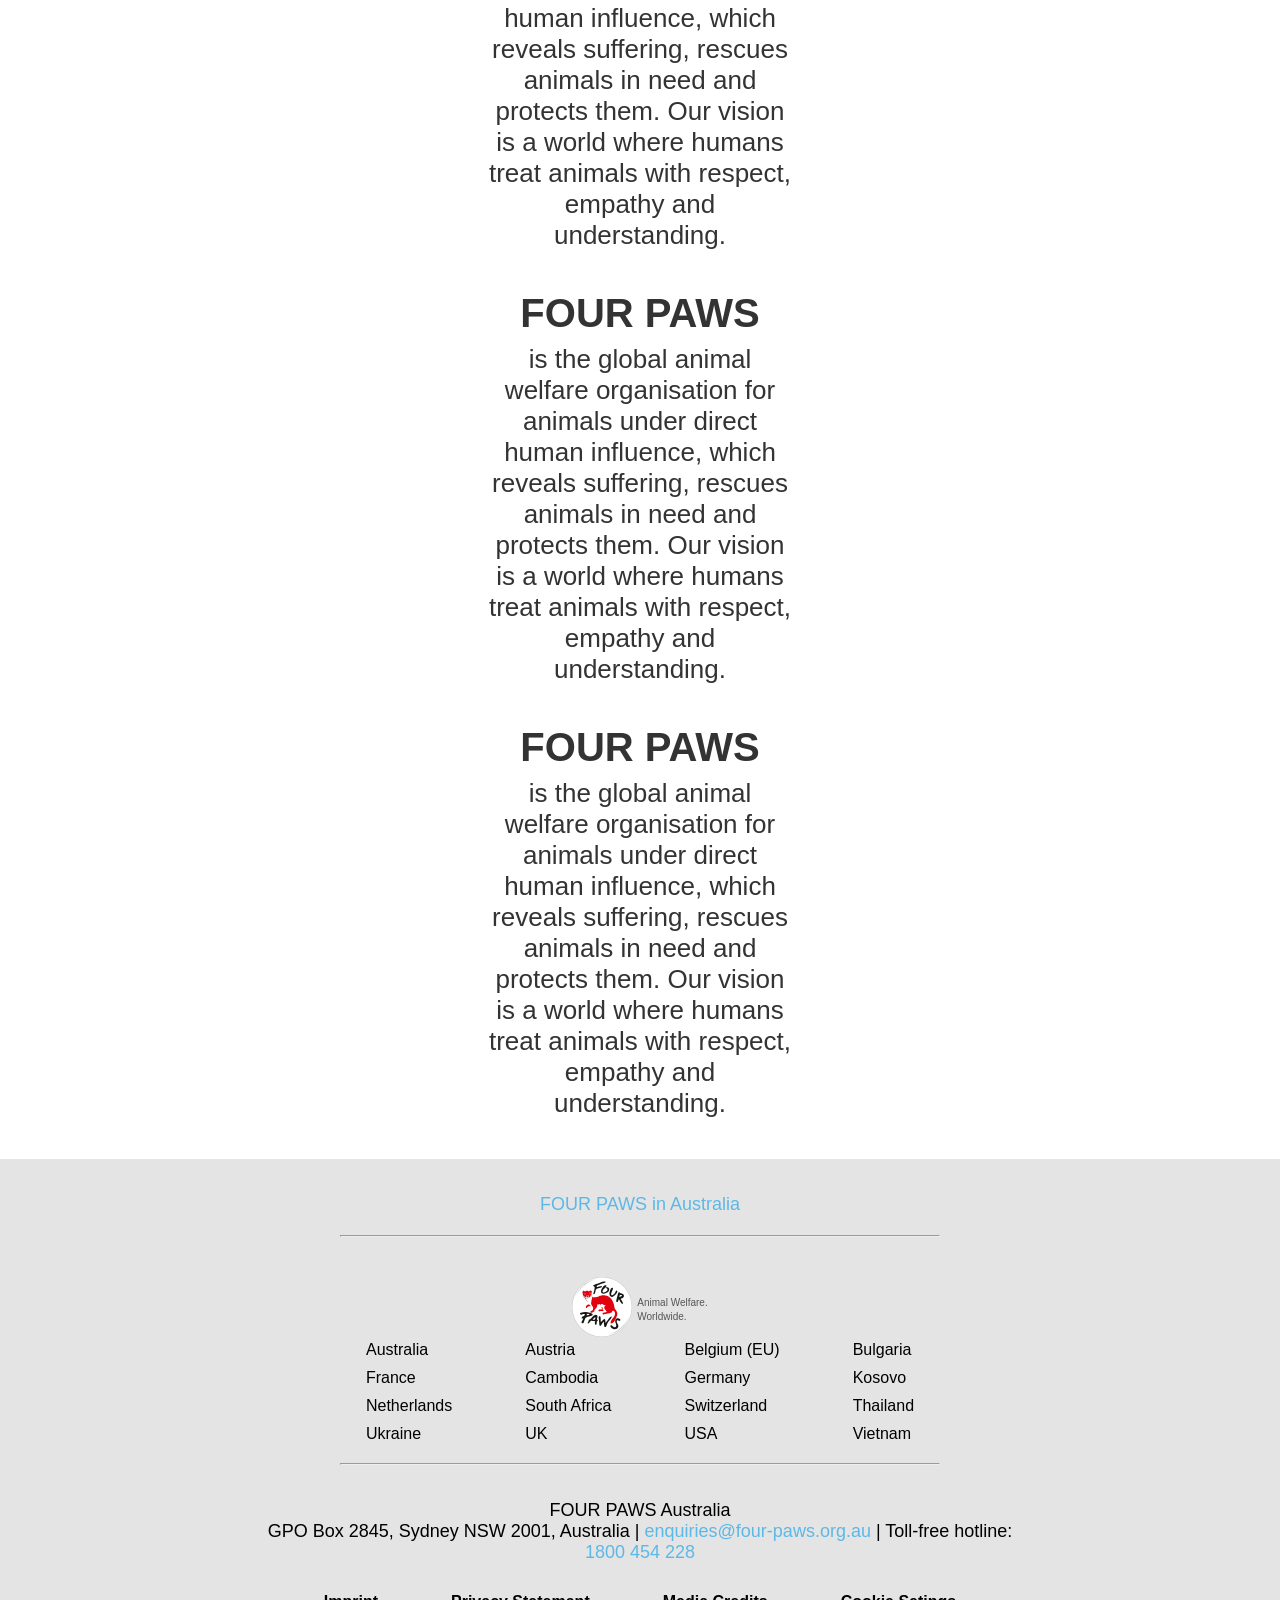
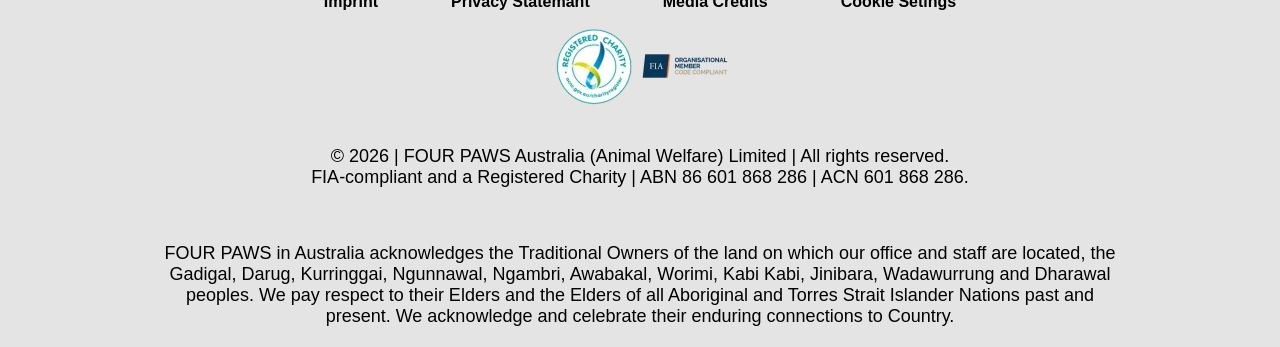
==== commit 228b6ee7: "add footer, scrool-top" ====
--- a/index.html
+++ b/index.html
@@ -9,7 +9,7 @@
     <link rel="stylesheet" href="https://cdnjs.cloudflare.com/ajax/libs/font-awesome/6.5.0/css/all.min.css">
 </head>
 
-<body>
+<body id="top">
     <header>
         <div class="header-top">
             <div class="header-top_section first">
@@ -283,8 +283,9 @@
             empathy and understanding.</h2>
     </section>
 
-    <script src="script.js"></script>
-
+    <a href="#top" class="scroll-top">
+        <i class="fa-solid fa-arrow-up"></i>
+    </a>
 
     <footer>
         <div class="row">
@@ -296,47 +297,92 @@
             <div class="footer-foot">
                 <hr>
                 <div class="footer-foot_organisation">
+
+                    <div class="footer-foot_organisation_logo">
+                        <a href=""> <img src=".\images\four-paws-logo.svg" alt=""> </a>
+                        <p>Animal Welfare. <br>Worldwide. </p>
+                        <p class="footer-foot_organisation_logo_copyright">© FOUR PAWS</p>
+                    </div>
+
                     <table>
                         <tr>
-                            <td ><a href="">Compain</a></td>
-                            <td><a href="">Compain</a></td>
-                            <td><a href="">Compain</a></td>
-                            <td><a href="">Compain</a></td>
-                        </tr>
-                        <tr>
-                            <td><a href="">Compain</a></td>
-                            <td><a href="">Compain</a></td>
-                            <td><a href="">Compain</a></td>
-                            <td><a href="">Compain</a></td>
-                        </tr>
-                        <tr>
-                            <td><a href="">Compain</a></td>
-                            <td><a href="">Compain</a></td>
-                            <td><a href="">Compain</a></td>
-                            <td><a href="">Compain</a></td>
-                        </tr>
-                        <tr>
-                            <td><a href="">Compain</a></td>
-                            <td><a href="">Compain</a></td>
-                            <td><a href="">Compain</a></td>
-                            <td><a href="">Compain</a></td>
+                            <td><a href="">Australia</a></td>
+                            <td><a href="">Austria</a></td>
+                            <td><a href="">Belgium (EU)</a></td>
+                            <td><a href="">Bulgaria</a></td>
+                        </tr>
+                        <tr>
+                            <td><a href="">France</a></td>
+                            <td><a href="">Cambodia</a></td>
+                            <td><a href="">Germany</a></td>
+                            <td><a href="">Kosovo</a></td>
+                        </tr>
+                        <tr>
+                            <td><a href="">Netherlands</a></td>
+                            <td><a href="">South Africa</a></td>
+                            <td><a href="">Switzerland</a></td>
+                            <td><a href="">Thailand</a></td>
+                        </tr>
+                        <tr>
+                            <td><a href="">Ukraine</a></td>
+                            <td><a href="">UK</a></td>
+                            <td><a href="">USA</a></td>
+                            <td><a href="">Vietnam</a></td>
                         </tr>
                     </table>
-                </div>
-
-                <h3>FOUR PAWS Australia</h3>
-                <p>GPO Box 2845, Sydney NSW 2001, Australia | enquiries@four-paws.org.au | Toll-free hotline: 1800 454
-                    228</p>
+                    <hr>
+                </div>
+
+                <p class="footer-title"> FOUR PAWS Australia <br> GPO Box 2845, Sydney NSW 2001, Australia |
+                    <a href="">enquiries@four-paws.org.au</a> | Toll-free hotline: <br>
+                    <a href="">1800 454 228 </a>
+                </p>
+
                 <div class="footer-foot_legal">
-
-                </div>
-
-                <div class="footer-foot-nonprofit"></div>
-
-            </div>
+                    <table>
+                        <tr>
+                            <th> <a href="">Imprint</a> </th>
+                            <th> <a href="">Privacy Statemant</a> </th>
+                            <th> <a href="">Media Credits</a> </th>
+                            <th> <a href="">Cookie Setings</a> </th>
+                        </tr>
+
+                    </table>
+
+
+                </div>
+
+                <div class="footer-foot-images">
+                    <img src="./images/opa.webp" alt="">
+                    <img src="./images/popa.webp" alt="">
+                </div>
+
+                <div class="footer-foot-nonprofit">
+                    <p class="footer-title"> © 2026 | FOUR PAWS Australia (Animal Welfare) Limited | All rights
+                        reserved.
+                        <br>
+                        FIA-compliant and a Registered Charity | ABN 86 601 868 286 | ACN 601 868 286.
+                    </p>
+
+                    <p></p>
+                    <p class="footer-title">FOUR PAWS in Australia acknowledges the Traditional Owners of the land on
+                        which our office and staff are located, the
+                        <br> Gadigal, Darug, Kurringgai, Ngunnawal, Ngambri, Awabakal, Worimi, Kabi Kabi, Jinibara,
+                        Wadawurrung and Dharawal
+                        <br>peoples. We pay respect to their Elders and the Elders of all Aboriginal and Torres Strait
+                        Islander Nations past and
+                        <br>present. We acknowledge and celebrate their enduring connections to Country.
+                    </p>
+                </div>
+            </div>
+
+            <a href="#top" class="scroll-top">
+                <i class="fa-solid fa-arrow-up"></i>
+            </a>
 
         </div>
     </footer>
+    <script src="script.js"></script>
 </body>
 
 </html>
--- a/style.css
+++ b/style.css
@@ -3,6 +3,10 @@
     margin: 0;
     padding: 0;
     box-sizing: border-box;
+}
+
+html {
+    scroll-behavior: smooth;
 }
 
 body {
@@ -117,6 +121,7 @@
     font-weight: bold;
     padding: 7px 16px;
 }
+
 .header-bottom_section_item.special-button.orangeb {
     background-color: rgb(225, 146, 0);
 }
@@ -126,7 +131,7 @@
 }
 
 .header-bottom_section_item.special-button.orangeb:hover {
-    background-color: rgb(184, 90, 2) ;
+    background-color: rgb(184, 90, 2);
 }
 
 .header-bottom_section_item.special-button.pinkb:hover {
@@ -342,8 +347,8 @@
     display: grid;
     grid-template-columns: repeat(4, 1fr);
     gap: 20px;
-    max-width: 900px; 
-    margin: 0 auto;  
+    max-width: 900px;
+    margin: 0 auto;
 }
 
 .card {
@@ -396,26 +401,99 @@
     font-weight: 700;
 }
 
+.scroll-top {
+    position: fixed;
+    bottom: 30px;
+    right: 30px;
+    display: none;
+    align-items: center;
+    justify-content: center;
+    width: 50px;
+    height: 50px;
+    background-color: #2d2d2d;
+    color: rgb(81, 81, 81);
+    font-size: 30px;
+    border-radius: 0%;
+}
+
 .row {
     margin-left: -15px;
     margin-right: -15px;
 }
 
-.footer-foot {
-
+.row {
+    background-color: #e4e4e4;
 }
 
 .footer-title {
     background-color: transparent;
     font-size: 18px;
     margin: 0;
-    padding-bottom: 15px;
+    padding: 35px 0px 20px 0px;
     text-align: center;
 }
 
+.footer-title a {
+    color: #5cb8e6;
+}
+
 .footer-foot hr {
-    width: 510px;
+    width: 600px;
     margin: 0 auto;
 }
 
-.foo+.footer-foot_organisation {
+    display: flex;
+    flex-direction: column;
+    align-items: center;
+    padding-top: 20px;
+    gap: 10px;
+}
+
+.footer-foot_organisation_logo {
+    position: relative;
+    display: flex;
+    align-items: center;
+    gap: 5px;
+    top: 20px;
+
+}
+
+.footer-foot_organisation_logo img {
+    width: 60px;
+    height: 60px;
+    object-fit: contain;
+}
+
+.footer-foot_organisation_logo p {
+    font-size: 10px;
+    color: #555;
+    line-height: 1.4;
+    padding-top: 1px;
+}
+
+.footer-foot_organisation_logo_copyright {
+    opacity: 0;
+    position: absolute;
+    background-color: aliceblue;
+    top: 32px;
+    right: 11px;
+    padding-top: 10px;
+}
+
+.footer-foot_organisation_logo:hover .footer-foot_organisation_logo_copyright {
+    opacity: 1;
+}
+
+.row table {
+    text-align: left;
+    margin: 0 auto;
+    border-collapse: separate;
+    border-spacing: 73px 10px;
+}
+
+.footer-foot-images {
+    display: flex;
+    justify-content: center;
+    align-items: center;
+}
